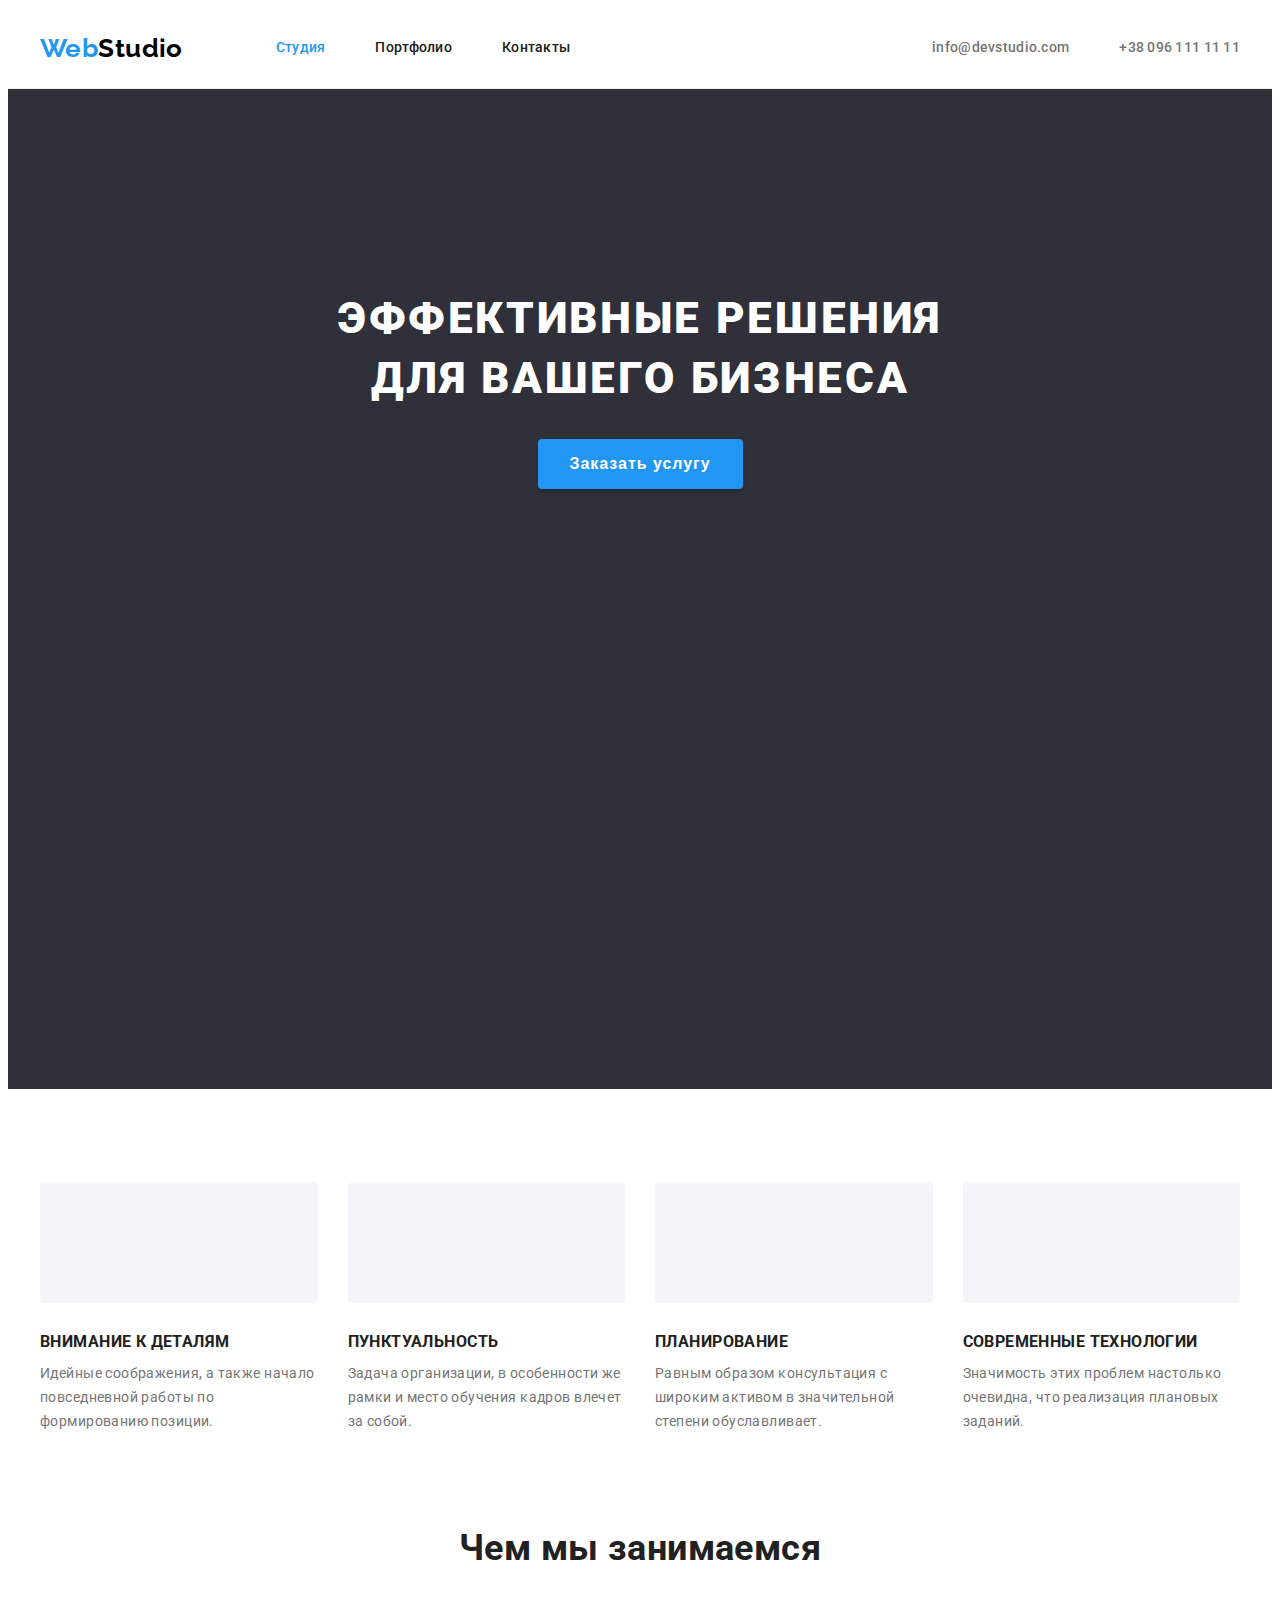
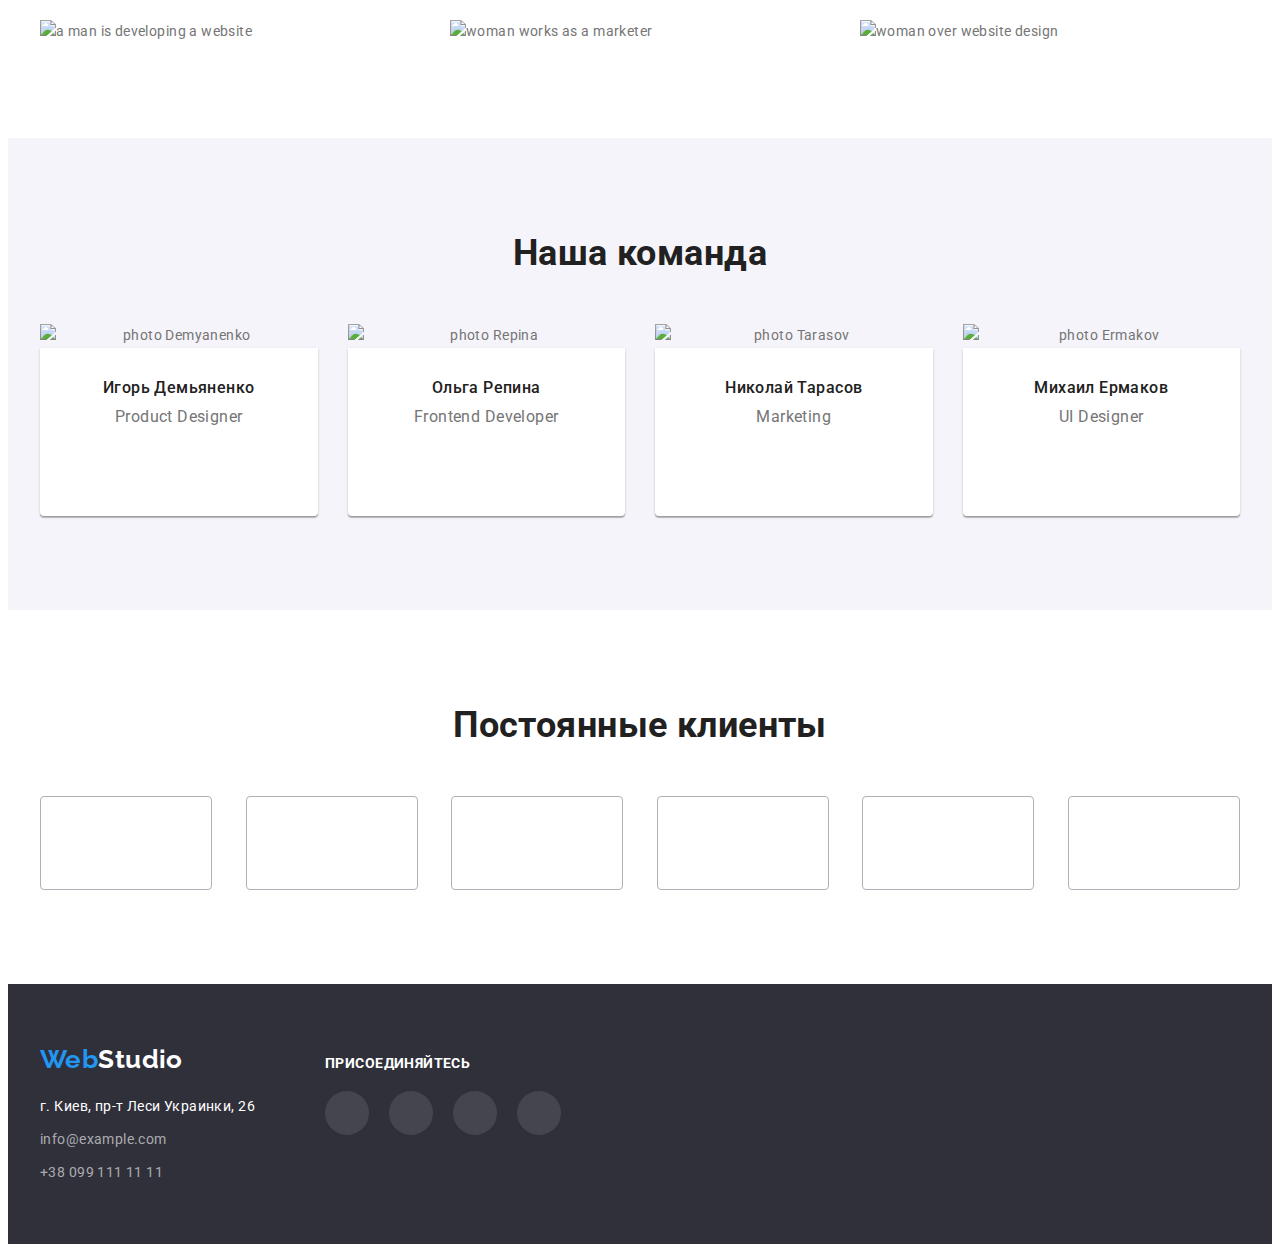
==== index.html @ caf8118e "копируем дз 4" ====
<!DOCTYPE html>
<html lang="ru">
  <head>
    <meta charset="UTF-8" />
    <meta http-equiv="X-UA-Compatible" content="IE=edge" />
    <meta name="viewport" content="width=device-width, initial-scale=1.0" />

    <link rel="preconnect" href="https://fonts.googleapis.com" />
    <link rel="preconnect" href="https://fonts.gstatic.com" crossorigin />
    <link
      href="https://fonts.googleapis.com/css2?family=Raleway:wght@700&family=Roboto:wght@400;500;700;900&display=swap"
      rel="stylesheet"
    />
    <link
      rel="stylesheet"
      href="https://cdnjs.cloudflare.com/ajax/libs/modern-normalize/1.1.0/modern-normalize.min.css"
      integrity="sha512-wpPYUAdjBVSE4KJnH1VR1HeZfpl1ub8YT/NKx4PuQ5NmX2tKuGu6U/JRp5y+Y8XG2tV+wKQpNHVUX03MfMFn9Q=="
      crossorigin="anonymous"
      referrerpolicy="no-referrer"
    />
    <link rel="stylesheet" href="./css/style.css" />
    <title>Document</title>
  </head>
  <body>
    <header class="header">
      <!-- Навигация -->
      <div class="container header-container">
        <nav class="header-nav">
          <a href="./index.html" class="link header-logo">
            <span class="header-logo-design">Web</span>Studio</a
          >
          <!-- <div class="header-nav"> -->

          <ul class="header-site-nav list">
            <li class="item">
              <a
                href="../goit-markup-hw-04/index.html"
                class="link header-current"
              >
                Студия
              </a>
            </li>
            <li class="item">
              <a href="../goit-markup-hw-04/portfolio.html" class="link">
                Портфолио
              </a>
            </li>
            <li class="item"><a href=" " class="link"> Контакты </a></li>
          </ul>
        </nav>
        <!-- Контакты -->
        <ul class="header-site-auth list">
          <li class="item">
            <a href="mailto:info@devstudio.com" class="link">
              <svg class="header-site-auth-icon" width="16" height="12">
                <use href="./img/symbol-defs.svg#icon-envelope-hover"></use>
              </svg>
              info@devstudio.com
            </a>
          </li>
          <li class="list">
            <a href="tel:+380961111111" class="link">
              <svg class="header-site-auth-icon" width="10" height="16">
                <use href="./img/symbol-defs.svg#icon-smartphone"></use>
              </svg>
              +38 096 111 11 11
            </a>
          </li>
        </ul>
      </div>
    </header>
    <main>
      <!-- Герой -->

      <section class="hero-container overlay">
        <div class="hero-container-main container">
          <h1 class="hero-title">Эффективные решения для вашего бизнеса</h1>
          <button type="button" class="hero-primary-button">
            Заказать услугу
          </button>
        </div>
      </section>

      <!-- Преимущества -->

      <section class="section advantage">
        <div class="advantage-main container">
          <h2
            class="section-title advantage-visually-hidden advantage-main-title"
          >
            Преимущества
          </h2>
          <ul class="list">
            <li class="item">
              <h3 class="advantage-title">Внимание к деталям</h3>
              <p>
                Идейные соображения, а также начало повседневной работы по
                формированию позиции.
              </p>
            </li>
            <li class="item">
              <h3 class="advantage-title">Пунктуальность</h3>
              <p>
                Задача организации, в особенности же рамки и место обучения
                кадров влечет за собой.
              </p>
            </li>
            <li class="item">
              <h3 class="advantage-title">Планирование</h3>
              <p>
                Равным образом консультация с широким активом в значительной
                степени обуславливает.
              </p>
            </li>
            <li class="item">
              <h3 class="advantage-title">Современные технологии</h3>
              <p>
                Значимость этих проблем настолько очевидна, что реализация
                плановых заданий.
              </p>
            </li>
          </ul>
        </div>
      </section>

      <!-- Чем мы занимаемся -->

      <section class="section directions">
        <div class="directions-main container">
          <h2 class="section-title">Чем мы занимаемся</h2>
          <ul class="list">
            <li class="item">
              <img
                class="directions-photo"
                src="./img/1.jpg"
                alt="a man is developing a website"
                width="370"
              />
            </li>
            <li class="item">
              <img
                class="directions-photo"
                src="./img/2.jpg"
                alt="woman works as a marketer"
                width="370"
              />
            </li>
            <li class="item">
              <img
                class="directions-photo"
                src="./img/3.jpg"
                alt="woman over website design"
                width="370"
              />
            </li>
          </ul>
        </div>
      </section>

      <!-- Наша команда -->

      <section class="section our-team">
        <div class="our-team-main container">
          <h2 class="section-title">Наша команда</h2>
          <ul class="list">
            <li class="item">
              <div class="our-team-card-thumb">
                <img
                  class="our-team-photo"
                  src="./img/Demyanenko.jpg"
                  alt="photo Demyanenko"
                  width="270"
                />
              </div>
              <div class="our-team-description">
                <h4 class="our-team-employee">Игорь Демьяненко</h4>
                <p lang="en" class="our-team-position">Product Designer</p>
                <ul class="our-team-sosial-list list">
                  <li class="our-team-sosial-item">
                    <a class="our-team-sosial-link" href="">
                      <svg class="our-team-sosial-icon" width="20" height="20">
                        <use href="./img/symbol-defs.svg#icon-instagram"></use>
                      </svg>
                    </a>
                  </li>
                  <li class="our-team-sosial-item">
                    <a class="our-team-sosial-link" href="">
                      <svg class="our-team-sosial-icon" width="20" height="20">
                        <use href="./img/symbol-defs.svg#icon-twitter"></use>
                      </svg>
                    </a>
                  </li>
                  <li class="our-team-sosial-item">
                    <a class="our-team-sosial-link" href="">
                      <svg class="our-team-sosial-icon" width="20" height="20">
                        <use href="./img/symbol-defs.svg#icon-facebook"></use>
                      </svg>
                    </a>
                  </li>
                  <li class="our-team-sosial-item">
                    <a class="our-team-sosial-link" href="">
                      <svg class="our-team-sosial-icon" width="20" height="20">
                        <use href="./img/symbol-defs.svg#icon-linkedin"></use>
                      </svg>
                    </a>
                  </li>
                </ul>
              </div>
            </li>
            <li class="item">
              <div class="our-team-card-thumb">
                <img
                  class="our-team-photo"
                  src="./img/Repina.jpg"
                  alt="photo Repina"
                  width="270"
                />
              </div>
              <div class="our-team-description">
                <h4 class="our-team-employee">Ольга Репина</h4>
                <p lang="en" class="our-team-position">Frontend Developer</p>
                <ul class="our-team-sosial-list list">
                  <li class="our-team-sosial-item">
                    <a class="our-team-sosial-link" href="">
                      <svg class="our-team-sosial-icon" width="20" height="20">
                        <use href="./img/symbol-defs.svg#icon-instagram"></use>
                      </svg>
                    </a>
                  </li>
                  <li class="our-team-sosial-item">
                    <a class="our-team-sosial-link" href="">
                      <svg class="our-team-sosial-icon" width="20" height="20">
                        <use href="./img/symbol-defs.svg#icon-twitter"></use>
                      </svg>
                    </a>
                  </li>
                  <li class="our-team-sosial-item">
                    <a class="our-team-sosial-link" href="">
                      <svg class="our-team-sosial-icon" width="20" height="20">
                        <use href="./img/symbol-defs.svg#icon-facebook"></use>
                      </svg>
                    </a>
                  </li>
                  <li class="our-team-sosial-item">
                    <a class="our-team-sosial-link" href="">
                      <svg class="our-team-sosial-icon" width="20" height="20">
                        <use href="./img/symbol-defs.svg#icon-linkedin"></use>
                      </svg>
                    </a>
                  </li>
                </ul>
              </div>
            </li>
            <li class="item">
              <div class="our-team-card-thumb">
                <img
                  class="our-team-photo"
                  src="./img/Tarasov.jpg"
                  alt="photo Tarasov"
                  width="270"
                />
              </div>
              <div class="our-team-description">
                <h4 class="our-team-employee">Николай Тарасов</h4>
                <p lang="en" class="our-team-position">Marketing</p>
                <ul class="our-team-sosial-list list">
                  <li class="our-team-sosial-item">
                    <a class="our-team-sosial-link" href="">
                      <svg class="our-team-sosial-icon" width="20" height="20">
                        <use href="./img/symbol-defs.svg#icon-instagram"></use>
                      </svg>
                    </a>
                  </li>
                  <li class="our-team-sosial-item">
                    <a class="our-team-sosial-link" href="">
                      <svg class="our-team-sosial-icon" width="20" height="20">
                        <use href="./img/symbol-defs.svg#icon-twitter"></use>
                      </svg>
                    </a>
                  </li>
                  <li class="our-team-sosial-item">
                    <a class="our-team-sosial-link" href="">
                      <svg class="our-team-sosial-icon" width="20" height="20">
                        <use href="./img/symbol-defs.svg#icon-facebook"></use>
                      </svg>
                    </a>
                  </li>
                  <li class="our-team-sosial-item">
                    <a class="our-team-sosial-link" href="">
                      <svg class="our-team-sosial-icon" width="20" height="20">
                        <use href="./img/symbol-defs.svg#icon-linkedin"></use>
                      </svg>
                    </a>
                  </li>
                </ul>
              </div>
            </li>
            <li class="item">
              <div class="our-team-card-thumb">
                <img
                  class="our-team-photo"
                  src="./img/Ermakov.jpg"
                  alt="photo Ermakov"
                  width="270"
                />
              </div>
              <div class="our-team-description">
                <h4 class="our-team-employee">Михаил Ермаков</h4>
                <p lang="en" class="our-team-position">UI Designer</p>
                <ul class="our-team-sosial-list list">
                  <li class="our-team-sosial-item">
                    <a class="our-team-sosial-link" href="">
                      <svg class="our-team-sosial-icon" width="20" height="20">
                        <use href="./img/symbol-defs.svg#icon-instagram"></use>
                      </svg>
                    </a>
                  </li>
                  <li class="our-team-sosial-item">
                    <a class="our-team-sosial-link" href="">
                      <svg class="our-team-sosial-icon" width="20" height="20">
                        <use href="./img/symbol-defs.svg#icon-twitter"></use>
                      </svg>
                    </a>
                  </li>
                  <li class="our-team-sosial-item">
                    <a class="our-team-sosial-link" href="">
                      <svg class="our-team-sosial-icon" width="20" height="20">
                        <use href="./img/symbol-defs.svg#icon-facebook"></use>
                      </svg>
                    </a>
                  </li>
                  <li class="our-team-sosial-item">
                    <a class="our-team-sosial-link" href="">
                      <svg class="our-team-sosial-icon" width="20" height="20">
                        <use href="./img/symbol-defs.svg#icon-linkedin"></use>
                      </svg>
                    </a>
                  </li>
                </ul>
              </div>
            </li>
          </ul>
        </div>
      </section>

      <!-- Наши партнеры -->
      <section class="section our-partners">
        <div class="our-partners-main container">
          <h2 class="section-title">Постоянные клиенты</h2>
          <ul class="list our-partners-list">
            <li class="our-partners-item">
              <a class="our-partners-link-icon" href="">
                <svg class="our-partners-icon">
                  <use
                    href="./img/symbol-defs.svg#icon-logo1"
                    width="106"
                    height="62"
                  ></use>
                </svg>
              </a>
            </li>
            <li class="our-partners-item">
              <a class="our-partners-link-icon" href="">
                <svg class="our-partners-icon">
                  <use
                    href="./img/symbol-defs.svg#icon-logo2"
                    width="106"
                    height="62"
                  ></use>
                </svg>
              </a>
            </li>
            <li class="our-partners-item">
              <a class="our-partners-link-icon" href="">
                <svg class="our-partners-icon">
                  <use
                    href="./img/symbol-defs.svg#icon-logo3"
                    width="106"
                    height="62"
                  ></use>
                </svg>
              </a>
            </li>
            <li class="our-partners-item">
              <a class="our-partners-link-icon" href="">
                <svg class="our-partners-icon">
                  <use
                    href="./img/symbol-defs.svg#icon-logo4"
                    width="106"
                    height="62"
                  ></use>
                </svg>
              </a>
            </li>
            <li class="our-partners-item">
              <a class="our-partners-link-icon" href="">
                <svg class="our-partners-icon">
                  <use
                    href="./img/symbol-defs.svg#icon-logo5"
                    width="106"
                    height="62"
                  ></use>
                </svg>
              </a>
            </li>
            <li class="our-partners-item">
              <a class="our-partners-link-icon" href="">
                <svg class="our-partners-icon">
                  <use
                    href="./img/symbol-defs.svg#icon-logo6"
                    width="106"
                    height="62"
                  ></use>
                </svg>
              </a>
            </li>
          </ul>
        </div>
      </section>
    </main>

    <!-- Футер -->

    <footer class="footer">
      <div class="footer-main container">
        <div class="addres-wrap">
          <a href="./index.html" class="link logo footer-logo">
            <span class="footer-logo-design">Web</span>Studio</a
          >
          <address class="footer-contact">
            <ul class="footer-item">
              <li class="list">
                <a
                  href="https://goo.gl/maps/b69tt9Dz1oQwvLhU7"
                  class="link contact-location"
                >
                  г. Киев, пр-т Леси Украинки, 26
                </a>
              </li>
              <li class="list">
                <a href="mailto:info@devstudio.com" class="link">
                  info@example.com
                </a>
              </li>
              <li class="list">
                <a href="tel:+380961111111" class="link"> +38 099 111 11 11 </a>
              </li>
            </ul>
          </address>
        </div>
        <div class="appeal-wrap">
          <b class="footer-appeal">присоединяйтесь</b>
          <ul class="footer-appeal-list list">
            <li class="footer-appeal-item">
              <a
                class="footer-appeal-link"
                href=""
                aria-label="ссылка на Instagram"
              >
                <svg class="footer-sosial-icon" width="20" height="20">
                  <use href="./img/symbol-defs.svg#icon-instagram"></use>
                </svg>
              </a>
            </li>
            <li class="footer-appeal-item">
              <a
                class="footer-appeal-link"
                href=""
                aria-label="ссылка на Twitter"
              >
                <svg class="footer-sosial-icon" width="20" height="20">
                  <use href="./img/symbol-defs.svg#icon-twitter"></use>
                </svg>
              </a>
            </li>
            <li class="footer-appeal-item">
              <a
                class="footer-appeal-link"
                href=""
                aria-label="ссылка на Facebok"
              >
                <svg class="footer-sosial-icon" width="20" height="20">
                  <use href="./img/symbol-defs.svg#icon-facebook"></use>
                </svg>
              </a>
            </li>
            <li class="footer-appeal-item">
              <a
                class="footer-appeal-link"
                href=""
                aria-label="ссылка на LinkedIn"
              >
                <svg class="footer-sosial-icon" width="20" height="20">
                  <use href="./img/symbol-defs.svg#icon-linkedin"></use>
                </svg>
              </a>
            </li>
          </ul>
        </div>
      </div>
    </footer>
  </body>
</html>
---- css/style.css ----
:root {
  --primary-text-color: #757575;
  --title-text-color: #212121;
  --accent-color: #2196f3;
  --white-color: #ffffff;
  --logo-text-color: #000000;
  --sacondary-white-color: rgba(255, 255, 255, 0.6);
  --primary-background-color: #f5f4fa;
  --sacondary-background-color: #e5e5e5;
  --footer-bacground-color: #2f303a;
  --variable-grid: 30px;
  --icons-color: #afb1b8;
}

body {
  font-family: Roboto, sans-serif;
  color: var(--primary-text-color);
  font-size: 14px;
  line-height: 1.71;
  letter-spacing: 0.03em;
}
/* RESSET */
.list {
  list-style: none;
}
.link {
  text-decoration: none;
}
h1,
h2,
h3,
h4,
ul,
p {
  margin-top: 0px;
  margin-bottom: 0px;
  padding-left: 0px;
}

img {
  display: block;
  width: 100%;
  height: auto;
}
/* HEADER */

.header-logo {
  font-family: Raleway;
  font-weight: 700;
  font-size: 26px;
  line-height: 1.19;
  color: var(--logo-text-color);
  margin-right: 93px;
}
.header-logo-design {
  color: var(--accent-color);
}

/* HIDDEN */

.advantage-visually-hidden {
  position: absolute;
  width: 1px;
  height: 1px;
  margin: -1px;
  padding: 0;
  overflow: hidden;
  border: 0;
  clip: rect(0 0 0 0);
}

/* UTILITY */

.section-title {
  font-weight: 700;
  font-size: 36px;
  line-height: 1.17;
  text-align: center;
  color: var(--title-text-color);
}

.container {
  /* outline: 1px solid tomato; */
  width: 1200px;
  padding: 0px 15px;
  margin-left: auto;
  margin-right: auto;
}

/* NAVIGATION */

.header {
  background-color: var(--white-color);
  border-bottom: 1px solid #ececec;
}

.header-site-nav .link:hover,
.header-site-nav .link:focus,
.header-site-auth .link:hover,
.header-site-auth .link:focus,
.footer-item .link:hover,
.footer-item .link:focus {
  color: var(--accent-color);
}

.header-site-nav,
.header-site-auth,
.header-nav {
  display: flex;
  align-items: center;
}

.header-container {
  display: flex;
  padding-top: 0px;
  padding-bottom: 0pt;
}

.header-site-nav {
  padding-left: 0px;
}

.header-site-auth {
  padding-left: 0px;
  margin-left: auto;
}

.header-site-nav .item:not(:last-child) {
  margin-right: 50px;
}
.header-site-auth .item:not(:last-child) {
  margin-right: var(--variable-grid);
}

.header-site-nav .link {
  display: block;
  padding-top: 32px;
  padding-bottom: 32px;
  font-weight: 500;
  line-height: 1.14;
  letter-spacing: 0.02em;
  color: var(--title-text-color);
}

.header-site-auth .link {
  padding-top: 32px;
  padding-bottom: 32px;
  font-weight: 500;
  line-height: 1.14;
  letter-spacing: 0.02em;
  color: var(--primary-text-color);
}

.header-site-nav .link.header-current {
  color: var(--accent-color);
}
.header-site-auth-icon {
  fill: currentColor;
  margin-right: 10px;
}
.header-site-auth .link {
  display: flex;
  align-items: center;
}

/* HERO */

.hero-container-main {
  display: block;
  margin: 0 auto;
  text-align: center;
  padding-top: 0px;
  padding-bottom: 0px;
}

.hero-container {
  background-color: var(--footer-bacground-color);
  padding-top: 200px;
  padding-bottom: 200px;
}

.hero-title {
  display: block;
  width: 696px;
  font-weight: 900;
  font-size: 44px;
  line-height: 1.36;
  letter-spacing: 0.06em;
  text-transform: uppercase;
  color: var(--white-color);
  margin: 0 auto;
  padding-bottom: var(--variable-grid);
}

.hero-primary-button {
  display: inline-block;
  font-weight: 700;
  font-size: 16px;
  line-height: 1.88;
  letter-spacing: 0.06em;
  color: var(--white-color);
  padding: 10px 32px;
  border-radius: 4px;
  box-shadow: 0px 4px 4px rgba(0, 0, 0, 0.15);
  min-width: 200px;
  border: 0px solid transparent;
}

.hero-primary-button:hover {
  background-color: #188ce8;
}
.overlay {
  max-width: 1600px;
  height: 600px;
  margin-left: auto;
  margin-right: auto;
  background-image: linear-gradient(
      rgba(47, 48, 58, 0.4),
      rgba(47, 48, 58, 0.4)
    ),
    url(../img/hero-img.jpg);

  background-position: center;
  background-size: cover;
  background-repeat: no-repeat;
}

/* ADVANTAGE */

.advantage {
  padding-bottom: 0px;
  background-color: var(--white-color);
  padding-top: 94px;
  padding-bottom: 94px;
}

.advantage-main.container {
  padding-top: 0px;
  padding-bottom: 0px;
}

.advantage-main .item::before {
  display: block;
  height: 120px;
  content: "";
  background-color: var(--primary-background-color);
  background-repeat: no-repeat;
  background-position: center;
  border-radius: 4px;
  margin-bottom: 30px;
}

.advantage-main .item:nth-child(1):before {
  background-image: url(../img/antenna\.svg);
}
.advantage-main .item:nth-child(2):before {
  background-image: url(../img/clock\ .svg);
}
.advantage-main .item:nth-child(3):before {
  background-image: url(../img/diagram.svg);
}
.advantage-main .item:nth-child(4):before {
  background-image: url(../img/astronaut\ .svg);
}

.advantage-title {
  font-weight: 700;
  line-height: 1.14;
  text-transform: uppercase;
  color: var(--title-text-color);
  margin-bottom: 10px;
}

.advantage .list {
  display: flex;
  align-items: center;
}

.advantage .list .item {
  flex-basis: calc((100% - 90px) / 4);
}

.advantage .list .item:not(:nth-child(4n)) {
  margin-right: var(--variable-grid);
}

/* DIRECTIONS */

.directions {
  background-color: var(--white-color);
  padding-bottom: 94px;
}
.directions-main.container {
  padding-bottom: 0px;
}
.directions-main {
  padding-top: 0px;
}
.directions .list {
  display: flex;
  align-items: center;
}

.directions .list .item {
  flex-basis: calc((100% - 60px) / 3);
}

.directions .list .item:not(:nth-child(3n)) {
  margin-right: var(--variable-grid);
}

.section-title {
  margin-bottom: 50px;
}

/* OUR TEAM */

.our-team-main.container {
  padding-top: 0px;
  padding-bottom: 0px;
}
.our-team {
  background-color: var(--primary-background-color);
  padding-top: 94px;
  padding-bottom: 94px;
}

.our-team .list {
  display: flex;
  text-align: center;
}

.our-team .list .item {
  flex-basis: calc((100% - 90px) / 4);
}

.our-team .list .item:not(:nth-child(4n)) {
  margin-right: var(--variable-grid);
}
.our-team-sosial-list {
  justify-content: center;
}
.our-team-sosial-link {
  display: flex;
  justify-content: center;
  align-items: center;
  width: 44px;
  height: 44px;
  background-color: var(--white-color);
  border-radius: 50%;
}
.our-team-position {
  margin-bottom: 16px;
}
.our-team-sosial-item + .our-team-sosial-item {
  margin-left: 10px;
}
.our-team-sosial-icon {
  fill: var(--icons-color);
}

.our-team-sosial-link:hover,
.our-team-sosial-link:focus {
  background-color: var(--accent-color);
}

.our-team-sosial-link:hover .our-team-sosial-icon,
.our-team-sosial-link:focus .our-team-sosial-icon {
  fill: var(--white-color);
}

.our-team .our-team-employee {
  font-weight: 500;
  font-size: 16px;
  line-height: 1.19;
  color: var(--title-text-color);
}

.our-team .our-team-position {
  font-size: 16px;
  line-height: 1.19;
}

.our-team-description {
  padding-top: 30px;
  padding-bottom: 30px;
  background-color: var(--white-color);
  box-shadow: 0px 1px 3px rgba(0, 0, 0, 0.12), 0px 1px 1px rgba(0, 0, 0, 0.14),
    0px 2px 1px rgba(0, 0, 0, 0.2);
  border-radius: 0px 0px 4px 4px;
}

.our-team-employee {
  margin-bottom: 10px;
}

/* OUR PARTNERS */

.our-partners.section {
  padding-top: 94px;
  padding-bottom: 94px;
}

.our-partners-list {
  display: flex;
  margin: 0;
  padding: 0;
  justify-content: space-between;
}
.our-partners-item {
  display: flex;
}
.our-partners-link-icon {
  display: inline-flex;
  color: #afb1b8;
  width: 170px;
  height: 92px;
  fill: var(--icons-color);
  border: 1px solid rgba(175, 177, 184, 1);
  border-radius: 4px;
  justify-content: center;
  align-items: center;
  padding: 0px;
}

.our-partners-icon {
  width: 106px;
  height: 60px;
}
.our-partners-link-icon:hover .our-partners-icon,
.our-partners-link-icon:focus .our-partners-icon {
  fill: var(--accent-color);
}

.our-partners-link-icon:hover,
.our-partners-link-icon:focus {
  border: 1px solid var(--accent-color);
}

/* FOOTER */

.footer {
  background-color: var(--footer-bacground-color);
  padding-top: 60px;
  padding-bottom: 60px;
}
.footer-main.container {
  padding-top: 0px;
  padding-bottom: 0px;
  display: flex;
  align-items: baseline;
}

.footer-logo {
  font-family: Raleway;
  font-weight: 700;
  font-size: 26px;
  line-height: 1.19;
  color: var(--white-color);
  display: inline-block;
  margin-bottom: 20px;
}

.footer-logo-design {
  color: var(--accent-color);
}

.footer-contact {
  font-style: normal;
}

.footer-item .link {
  color: var(--sacondary-white-color);
}

.footer-contact .contact-location {
  color: var(--white-color);
}

.footer-item .list:not(:last-child) {
  margin-bottom: 9px;
}
.footer-sosial-icon {
  fill: var(--white-color);
}
.footer-appeal {
  font-weight: 700;
  font-size: 14px;
  line-height: 16px;
  letter-spacing: 1.14;
  text-transform: uppercase;
  color: var(--white-color);
  display: block;
  margin-bottom: 20px;
}
.footer-appeal-list {
  display: flex;
}

.addres-wrap {
  margin-right: 70px;
}

.footer-appeal-link {
  display: flex;
  justify-content: center;
  align-items: center;
  width: 44px;
  height: 44px;
  background-color: rgba(255, 255, 255, 0.1);
  border-radius: 50%;
}
.footer-appeal-item:not(:last-child) {
  margin-right: 20px;
}

.footer-appeal-link:hover,
.footer-appeal-link:focus {
  background-color: var(--accent-color);
}

/* BUTTONS */

.sacondary-button:hover {
  color: var(--white-color);
  background-color: var(--accent-color);
}

.hero-primary-button {
  color: var(--white-color);
  background-color: var(--accent-color);
  cursor: pointer;
}

.sacondary-button {
  color: var(--title-text-color);
  background-color: var(--primary-background-color);
  font-weight: 500;
  font-size: 16px;
  line-height: 1.63;
  cursor: pointer;
  border-radius: 4px;
  border: 1px solid transparent;
  padding: 6px 22px 6px 22px;
}

/* PORTFOLIO */

/* GALLERY */

/* HIDDEN */
.gallery-visually-hidden {
  position: absolute;
  width: 1px;
  height: 1px;
  margin: -1px;
  padding: 0;
  overflow: hidden;
  border: 0;
  clip: rect(0 0 0 0);
}

.section.list {
  padding-top: 94px;
  padding-bottom: 94px;
}

.gallery-main.container {
  padding-top: 0px;
  padding-bottom: 0px;
}

.item .title-works {
  margin-top: 0px;
  margin-bottom: 4px;
  padding-top: 0px;
  padding-bottom: 0px;
  font-weight: 700;
  font-size: 18px;
  line-height: 2;
  letter-spacing: 0.06em;
  color: var(--title-text-color);
}

.item .kind-works {
  margin-top: 0px;
  padding-top: 0px;
  padding-bottom: 0px;
  /* background-color: royalblue; */
  font-size: 16px;
  line-height: 1.88;
  color: var(--primary-text-color);
}
.gallery.list .link {
  display: block;
}

/* gallery-card-description */

.gallery-button {
  display: flex;
  justify-content: center;
  margin-bottom: 34px;
}

.gallery-button .item:not(:last-child) {
  margin-right: 8px;
}

.gallery.list {
  display: flex;
  flex-wrap: wrap;
  margin-top: calc(-1 * var(--variable-grid));
  margin-left: calc(-1 * var(--variable-grid));
}

.gallery.list .item {
  flex-basis: calc(100% / 3 - var(--variable-grid));
  margin-top: var(--variable-grid);
  margin-left: var(--variable-grid);
}

.gallery-card-description {
  padding: 20px 24px 20px 24px;
  border-right: 1px solid #eeeeee;
  border-bottom: 1px solid #eeeeee;
  border-left: 1px solid #eeeeee;
}

.sacondary-button:hover,
.sacondary-button:focus {
  box-shadow: 0px 3px 1px rgba(0, 0, 0, 0.1), 0px 1px 2px rgba(0, 0, 0, 0.08),
    0px 2px 2px rgba(0, 0, 0, 0.12);
}
.gallery-link:hover {
  box-shadow: 0px 1px 1px rgba(0, 0, 0, 0.12), 0px 4px 4px rgba(0, 0, 0, 0.06),
    1px 4px 6px rgba(0, 0, 0, 0.16);
}
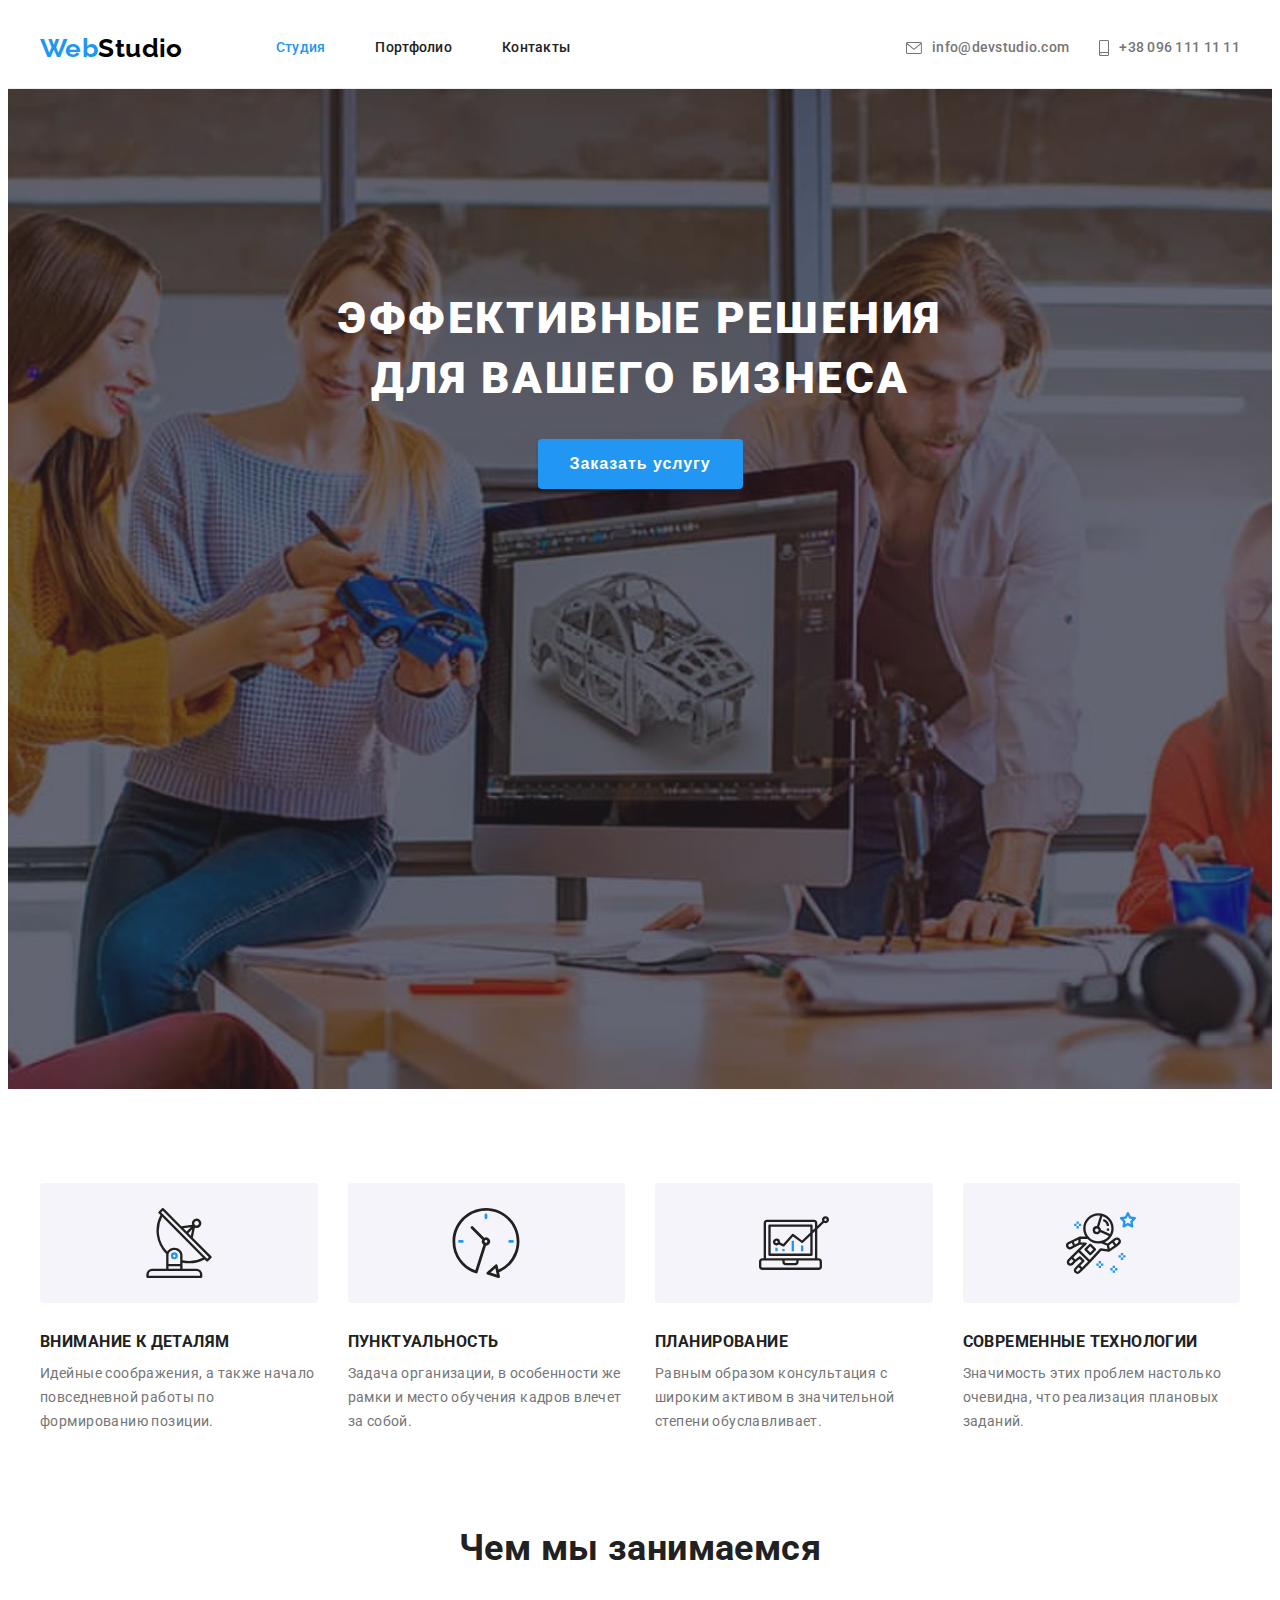
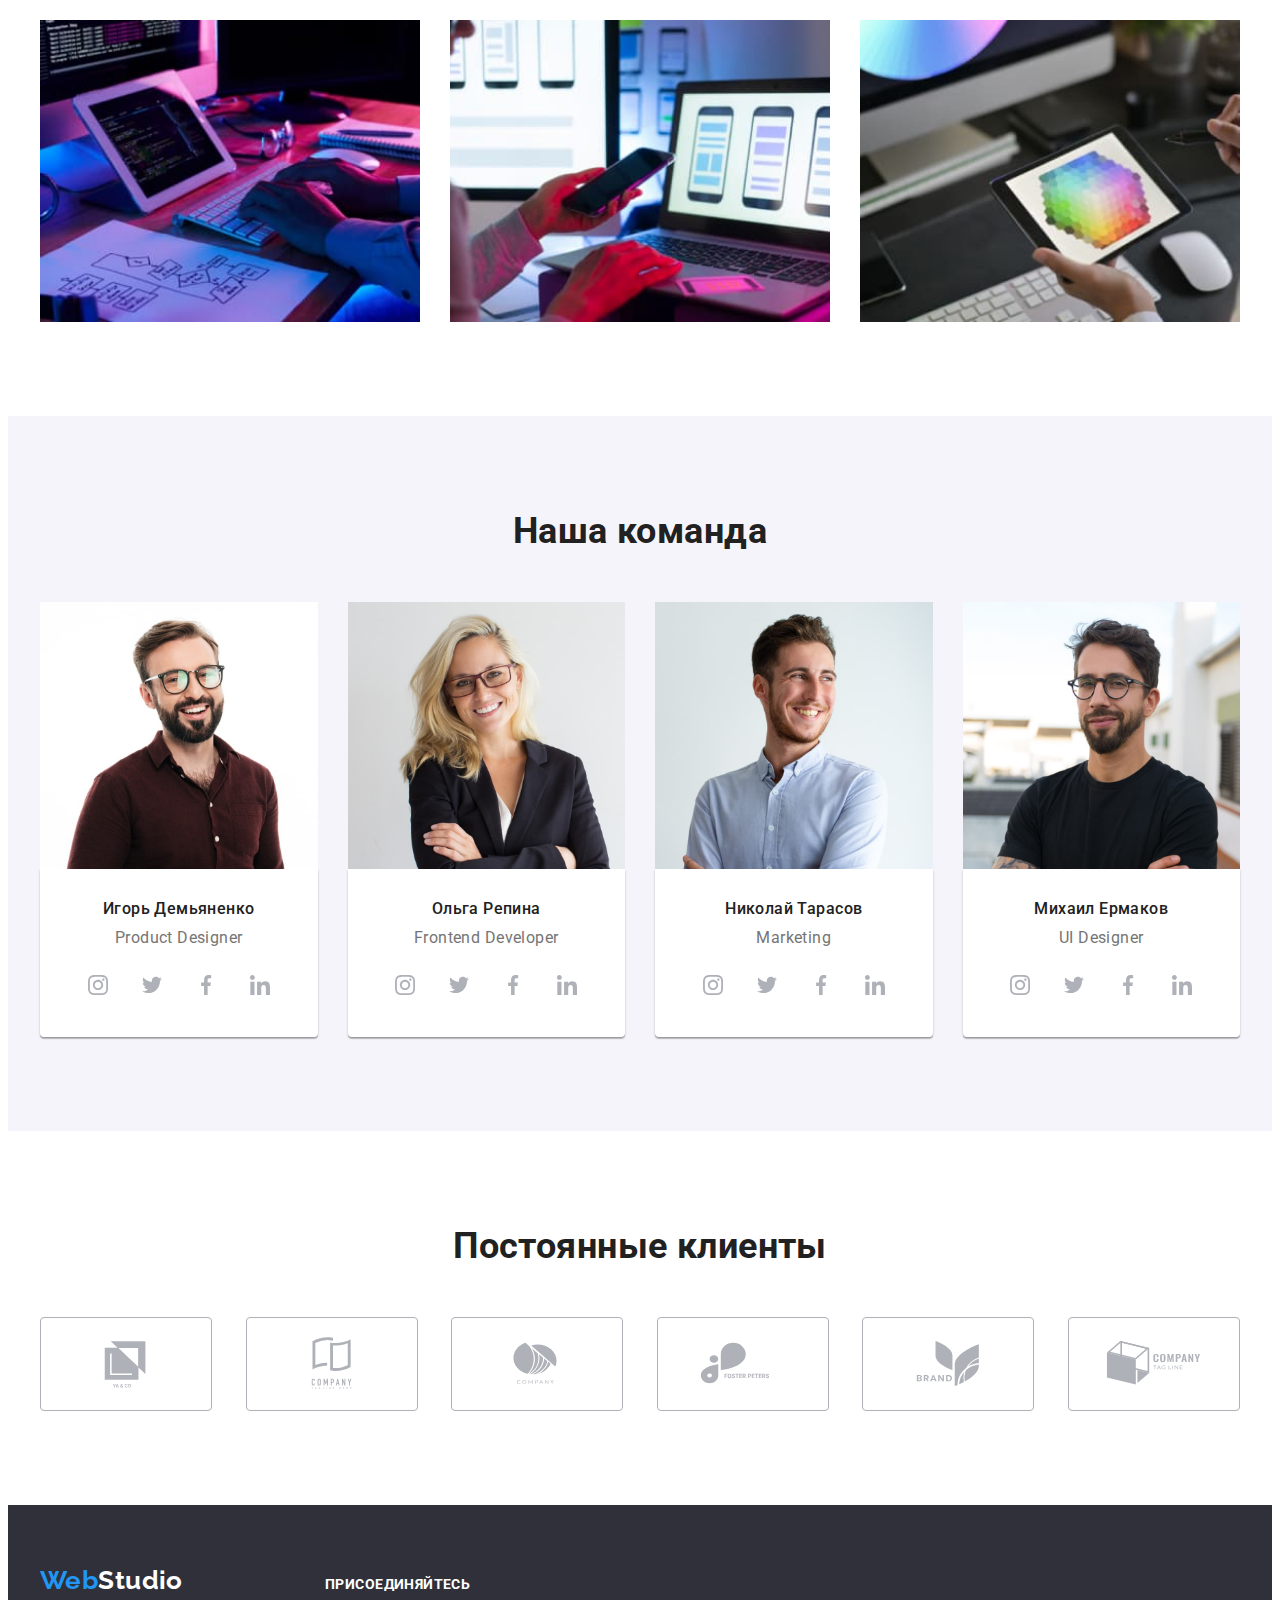
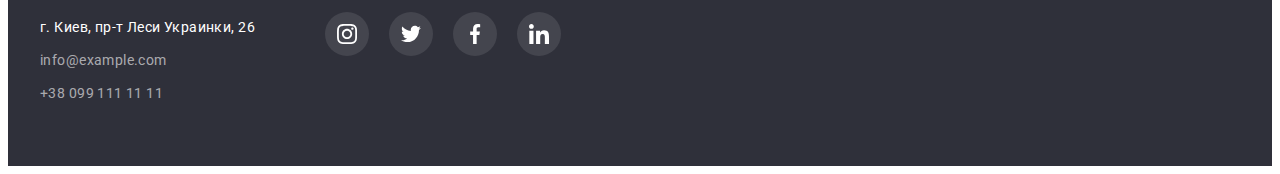
==== commit d6f37e9a: "изменяет размер svg" ====
--- a/index.html
+++ b/index.html
@@ -34,14 +34,14 @@
           <ul class="header-site-nav list">
             <li class="item">
               <a
-                href="../goit-markup-hw-04/index.html"
+                href="../goit-markup-hw-05/index.html"
                 class="link header-current"
               >
                 Студия
               </a>
             </li>
             <li class="item">
-              <a href="../goit-markup-hw-04/portfolio.html" class="link">
+              <a href="../goit-markup-hw-05/portfolio.html" class="link">
                 Портфолио
               </a>
             </li>
@@ -350,66 +350,66 @@
           <ul class="list our-partners-list">
             <li class="our-partners-item">
               <a class="our-partners-link-icon" href="">
-                <svg class="our-partners-icon">
+                <svg class="our-partners-icon" width="106"
+                    height="62">
                   <use
                     href="./img/symbol-defs.svg#icon-logo1"
-                    width="106"
-                    height="62"
+                    
                   ></use>
                 </svg>
               </a>
             </li>
             <li class="our-partners-item">
               <a class="our-partners-link-icon" href="">
-                <svg class="our-partners-icon">
+                <svg class="our-partners-icon" width="106"
+                    height="62">
                   <use
                     href="./img/symbol-defs.svg#icon-logo2"
-                    width="106"
-                    height="62"
+                    
                   ></use>
                 </svg>
               </a>
             </li>
             <li class="our-partners-item">
               <a class="our-partners-link-icon" href="">
-                <svg class="our-partners-icon">
+                <svg class="our-partners-icon" width="106"
+                    height="62">
                   <use
                     href="./img/symbol-defs.svg#icon-logo3"
-                    width="106"
-                    height="62"
+                    
                   ></use>
                 </svg>
               </a>
             </li>
             <li class="our-partners-item">
               <a class="our-partners-link-icon" href="">
-                <svg class="our-partners-icon">
+                <svg class="our-partners-icon" width="106"
+                    height="62">
                   <use
                     href="./img/symbol-defs.svg#icon-logo4"
-                    width="106"
-                    height="62"
+                    
                   ></use>
                 </svg>
               </a>
             </li>
             <li class="our-partners-item">
               <a class="our-partners-link-icon" href="">
-                <svg class="our-partners-icon">
+                <svg class="our-partners-icon" width="106"
+                    height="62">
                   <use
                     href="./img/symbol-defs.svg#icon-logo5"
-                    width="106"
-                    height="62"
+                    
                   ></use>
                 </svg>
               </a>
             </li>
             <li class="our-partners-item">
               <a class="our-partners-link-icon" href="">
-                <svg class="our-partners-icon">
+                <svg class="our-partners-icon" width="106"
+                    height="62">
                   <use
                     href="./img/symbol-defs.svg#icon-logo6"
-                    width="106"
-                    height="62"
+                    
                   ></use>
                 </svg>
               </a>
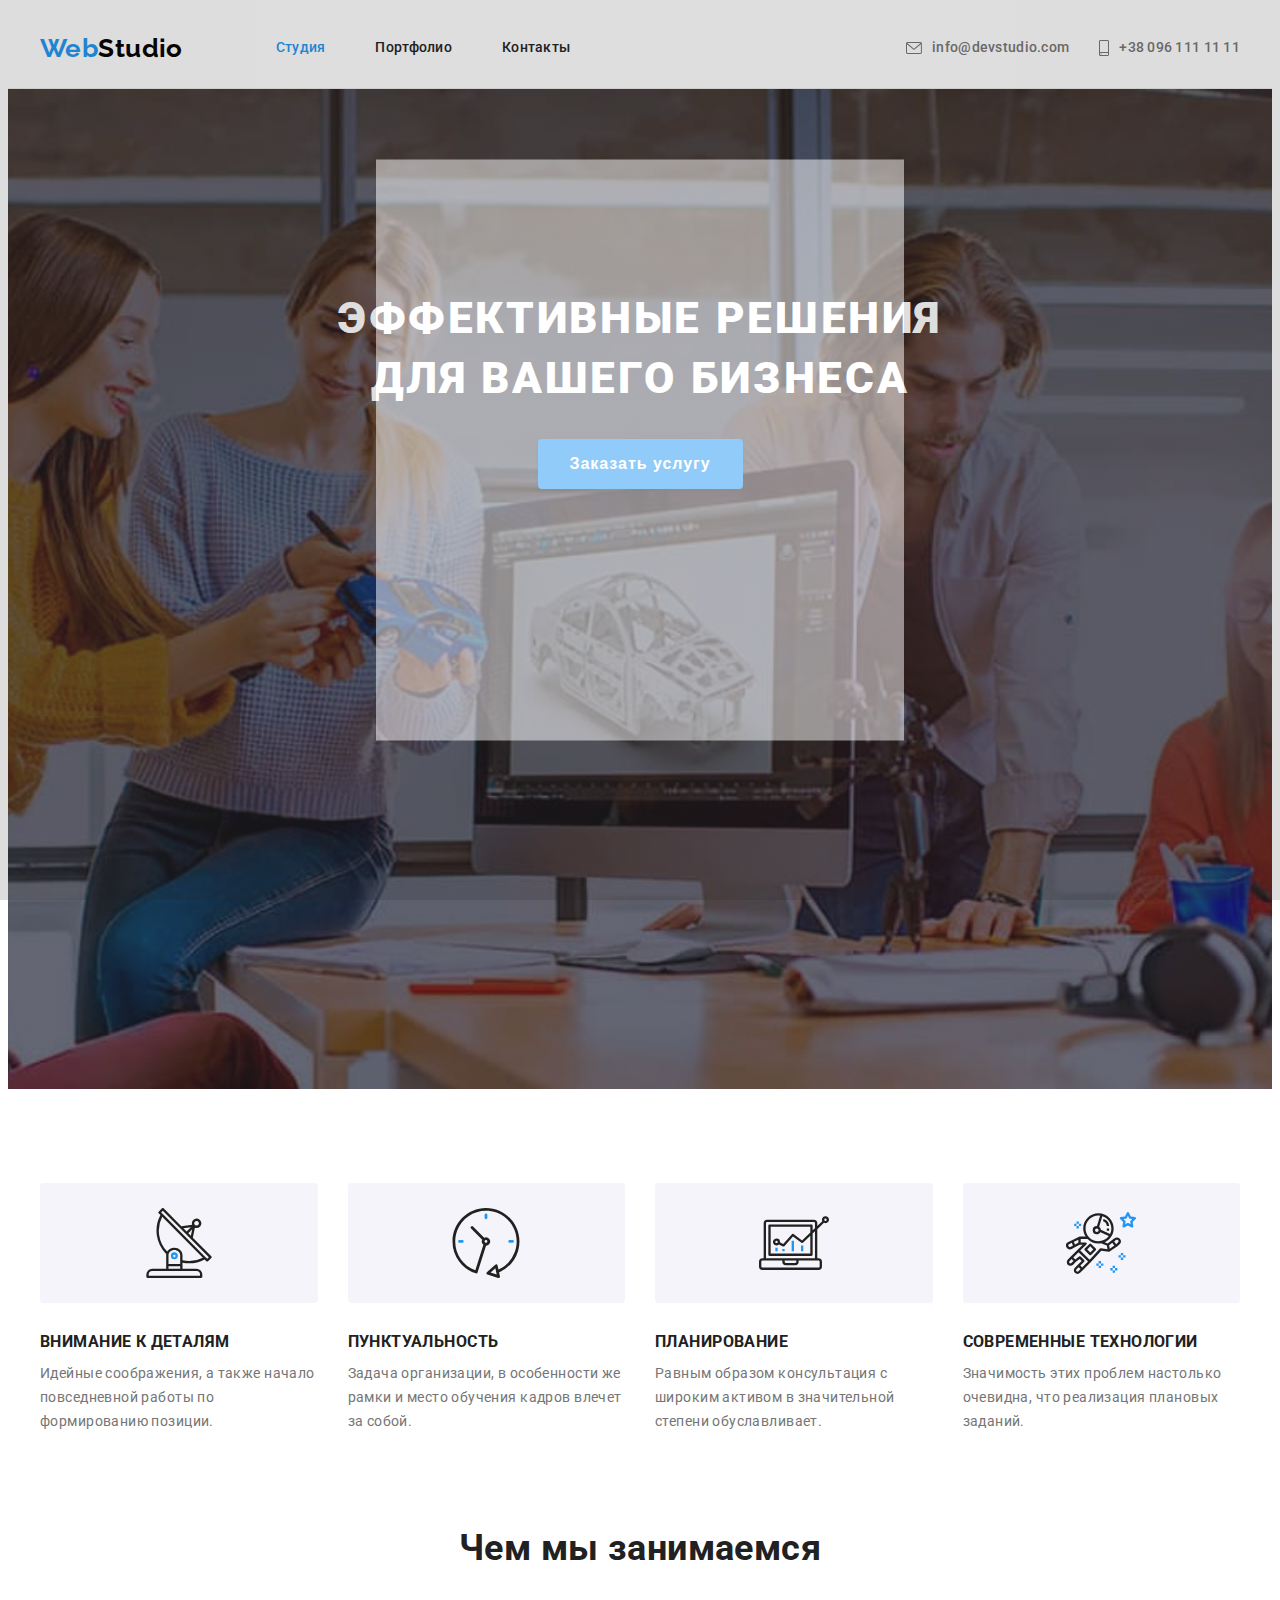
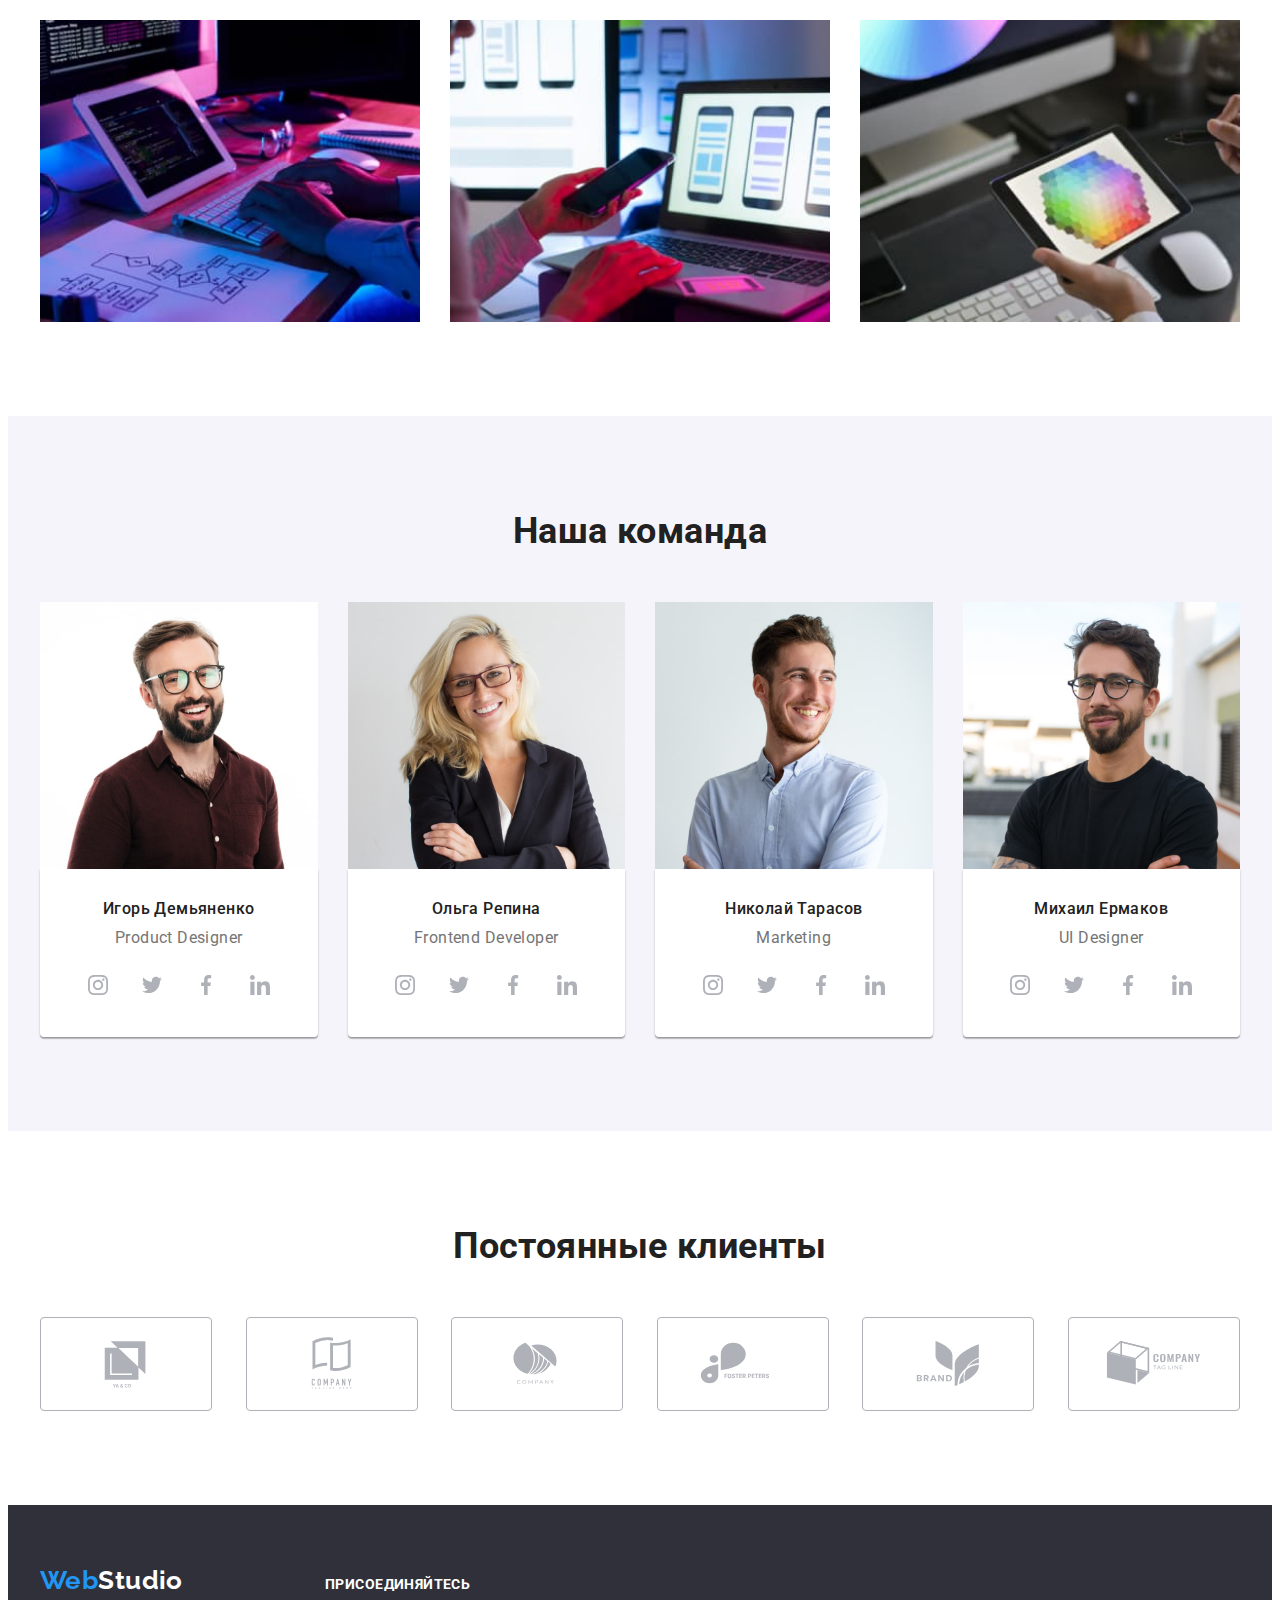
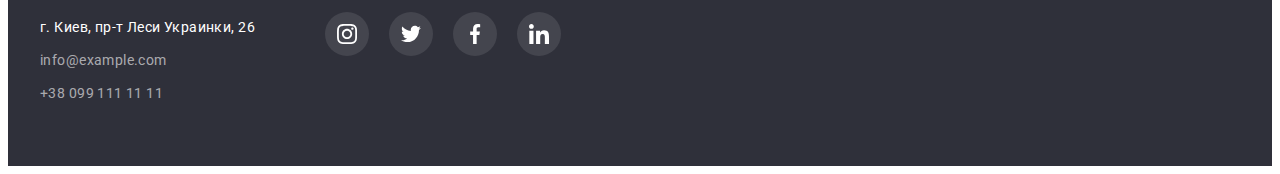
==== commit a465bd65: "делает оверлей и бекдроп" ====
--- a/index.html
+++ b/index.html
@@ -22,6 +22,7 @@
     <title>Document</title>
   </head>
   <body>
+    <div class="backdrop-thumb">
     <header class="header">
       <!-- Навигация -->
       <div class="container header-container">
@@ -79,7 +80,10 @@
             Заказать услугу
           </button>
         </div>
+        
       </section>
+
+      
 
       <!-- Преимущества -->
 
@@ -122,6 +126,7 @@
           </ul>
         </div>
       </section>
+      </div>
 
       <!-- Чем мы занимаемся -->
 
@@ -136,6 +141,9 @@
                 alt="a man is developing a website"
                 width="370"
               />
+              <div class="directions-description">
+                <p>Десктопные приложения</p>
+              </div>
             </li>
             <li class="item">
               <img
@@ -144,6 +152,9 @@
                 alt="woman works as a marketer"
                 width="370"
               />
+              <div class="directions-description">
+                <p>Мобильные приложения</p>
+              </div>
             </li>
             <li class="item">
               <img
@@ -152,6 +163,9 @@
                 alt="woman over website design"
                 width="370"
               />
+              <div class="directions-description">
+                <p>Дизайнерские решения</p>
+              </div>
             </li>
           </ul>
         </div>
@@ -350,67 +364,43 @@
           <ul class="list our-partners-list">
             <li class="our-partners-item">
               <a class="our-partners-link-icon" href="">
-                <svg class="our-partners-icon" width="106"
-                    height="62">
-                  <use
-                    href="./img/symbol-defs.svg#icon-logo1"
-                    
-                  ></use>
-                </svg>
-              </a>
-            </li>
-            <li class="our-partners-item">
-              <a class="our-partners-link-icon" href="">
-                <svg class="our-partners-icon" width="106"
-                    height="62">
-                  <use
-                    href="./img/symbol-defs.svg#icon-logo2"
-                    
-                  ></use>
-                </svg>
-              </a>
-            </li>
-            <li class="our-partners-item">
-              <a class="our-partners-link-icon" href="">
-                <svg class="our-partners-icon" width="106"
-                    height="62">
-                  <use
-                    href="./img/symbol-defs.svg#icon-logo3"
-                    
-                  ></use>
-                </svg>
-              </a>
-            </li>
-            <li class="our-partners-item">
-              <a class="our-partners-link-icon" href="">
-                <svg class="our-partners-icon" width="106"
-                    height="62">
-                  <use
-                    href="./img/symbol-defs.svg#icon-logo4"
-                    
-                  ></use>
-                </svg>
-              </a>
-            </li>
-            <li class="our-partners-item">
-              <a class="our-partners-link-icon" href="">
-                <svg class="our-partners-icon" width="106"
-                    height="62">
-                  <use
-                    href="./img/symbol-defs.svg#icon-logo5"
-                    
-                  ></use>
-                </svg>
-              </a>
-            </li>
-            <li class="our-partners-item">
-              <a class="our-partners-link-icon" href="">
-                <svg class="our-partners-icon" width="106"
-                    height="62">
-                  <use
-                    href="./img/symbol-defs.svg#icon-logo6"
-                    
-                  ></use>
+                <svg class="our-partners-icon" width="106" height="62">
+                  <use href="./img/symbol-defs.svg#icon-logo1"></use>
+                </svg>
+              </a>
+            </li>
+            <li class="our-partners-item">
+              <a class="our-partners-link-icon" href="">
+                <svg class="our-partners-icon" width="106" height="62">
+                  <use href="./img/symbol-defs.svg#icon-logo2"></use>
+                </svg>
+              </a>
+            </li>
+            <li class="our-partners-item">
+              <a class="our-partners-link-icon" href="">
+                <svg class="our-partners-icon" width="106" height="62">
+                  <use href="./img/symbol-defs.svg#icon-logo3"></use>
+                </svg>
+              </a>
+            </li>
+            <li class="our-partners-item">
+              <a class="our-partners-link-icon" href="">
+                <svg class="our-partners-icon" width="106" height="62">
+                  <use href="./img/symbol-defs.svg#icon-logo4"></use>
+                </svg>
+              </a>
+            </li>
+            <li class="our-partners-item">
+              <a class="our-partners-link-icon" href="">
+                <svg class="our-partners-icon" width="106" height="62">
+                  <use href="./img/symbol-defs.svg#icon-logo5"></use>
+                </svg>
+              </a>
+            </li>
+            <li class="our-partners-item">
+              <a class="our-partners-link-icon" href="">
+                <svg class="our-partners-icon" width="106" height="62">
+                  <use href="./img/symbol-defs.svg#icon-logo6"></use>
                 </svg>
               </a>
             </li>
@@ -499,5 +489,8 @@
         </div>
       </div>
     </footer>
+    <div class="backdrop is-hidden">
+          <div class="modal"></div>
+        </div>
   </body>
 </html>
--- a/css/style.css
+++ b/css/style.css
@@ -312,7 +312,33 @@
 .section-title {
   margin-bottom: 50px;
 }
-
+.directions-description {
+  position: absolute;
+  width: 370px;
+  height: 70px;
+  background: rgba(47, 48, 58, 0.8);
+  text-transform: uppercase;
+  bottom: 0px;
+  left: 0px;
+  font-weight: 700;
+  font-size: 14px;
+  line-height: 1.14;
+  text-align: center;
+  letter-spacing: 0.03em;
+  color: hsla(0, 0%, 100%, 1);
+  padding: 27px 82px 27px 82 px;
+  display: flex;
+  justify-content: center;
+  align-items: center;
+  opacity: 0;
+  transition: 250ms opacity linear;
+}
+.directions-main .item {
+  position: relative;
+}
+.directions-main .item:hover .directions-description {
+  opacity: 1;
+}
 /* OUR TEAM */
 
 .our-team-main.container {
@@ -636,3 +662,57 @@
   box-shadow: 0px 1px 1px rgba(0, 0, 0, 0.12), 0px 4px 4px rgba(0, 0, 0, 0.06),
     1px 4px 6px rgba(0, 0, 0, 0.16);
 }
+.gallery-card-thumb {
+  position: relative;
+}
+.gallery-overlay {
+  display: inline-block;
+  content: "";
+  position: absolute;
+  width: 100%;
+  height: 100%;
+  background: rgba(33, 150, 243, 0.9);
+  top: 0px;
+  left: 0px;
+  opacity: 0;
+  padding: 63px 24px 63px 24px;
+}
+
+.gallery-link:hover .gallery-overlay {
+  opacity: 1;
+}
+.gallery-overlay-text {
+  color: rgba(255, 255, 255, 1);
+  font-size: 18px;
+
+  line-height: 1.33;
+  letter-spacing: 0.03em;
+  text-align: left;
+  vertical-align: top;
+}
+
+/* MODAL WINDOW */
+/* .backdrop-thumb {
+  position: relative;
+} */
+.backdrop {
+  position: fixed;
+  width: 100vw;
+  height: 100vh;
+  top: 0px;
+  left: 0px;
+  background-color: rgba(36, 33, 33, 0.3);
+}
+.backdrop.is-hidden {
+  opacity: 0.5;
+  pointer-events: none;
+}
+.modal {
+  position: absolute;
+  top: 50%;
+  left: 50%;
+  transform: translate(-50%, -50%);
+  width: 528px;
+  height: 581px;
+  background-color: var(--white-color);
+}
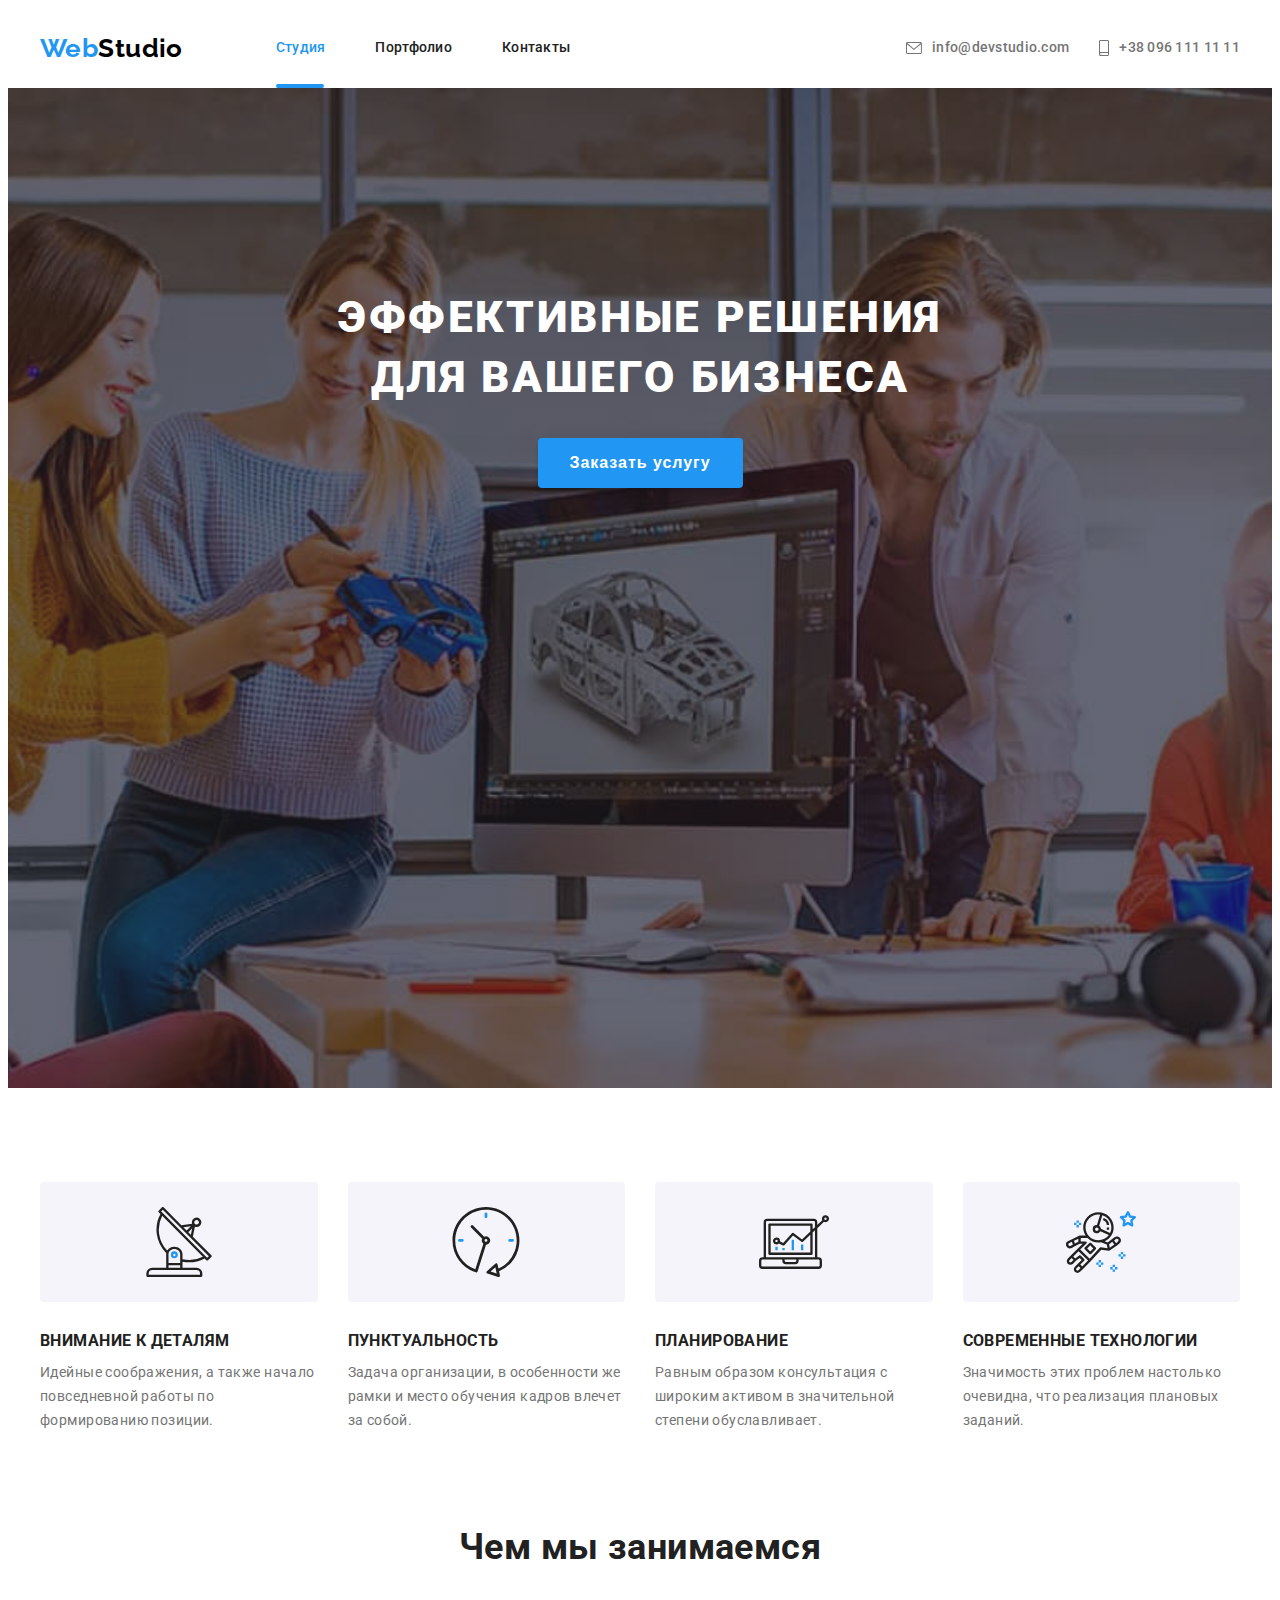
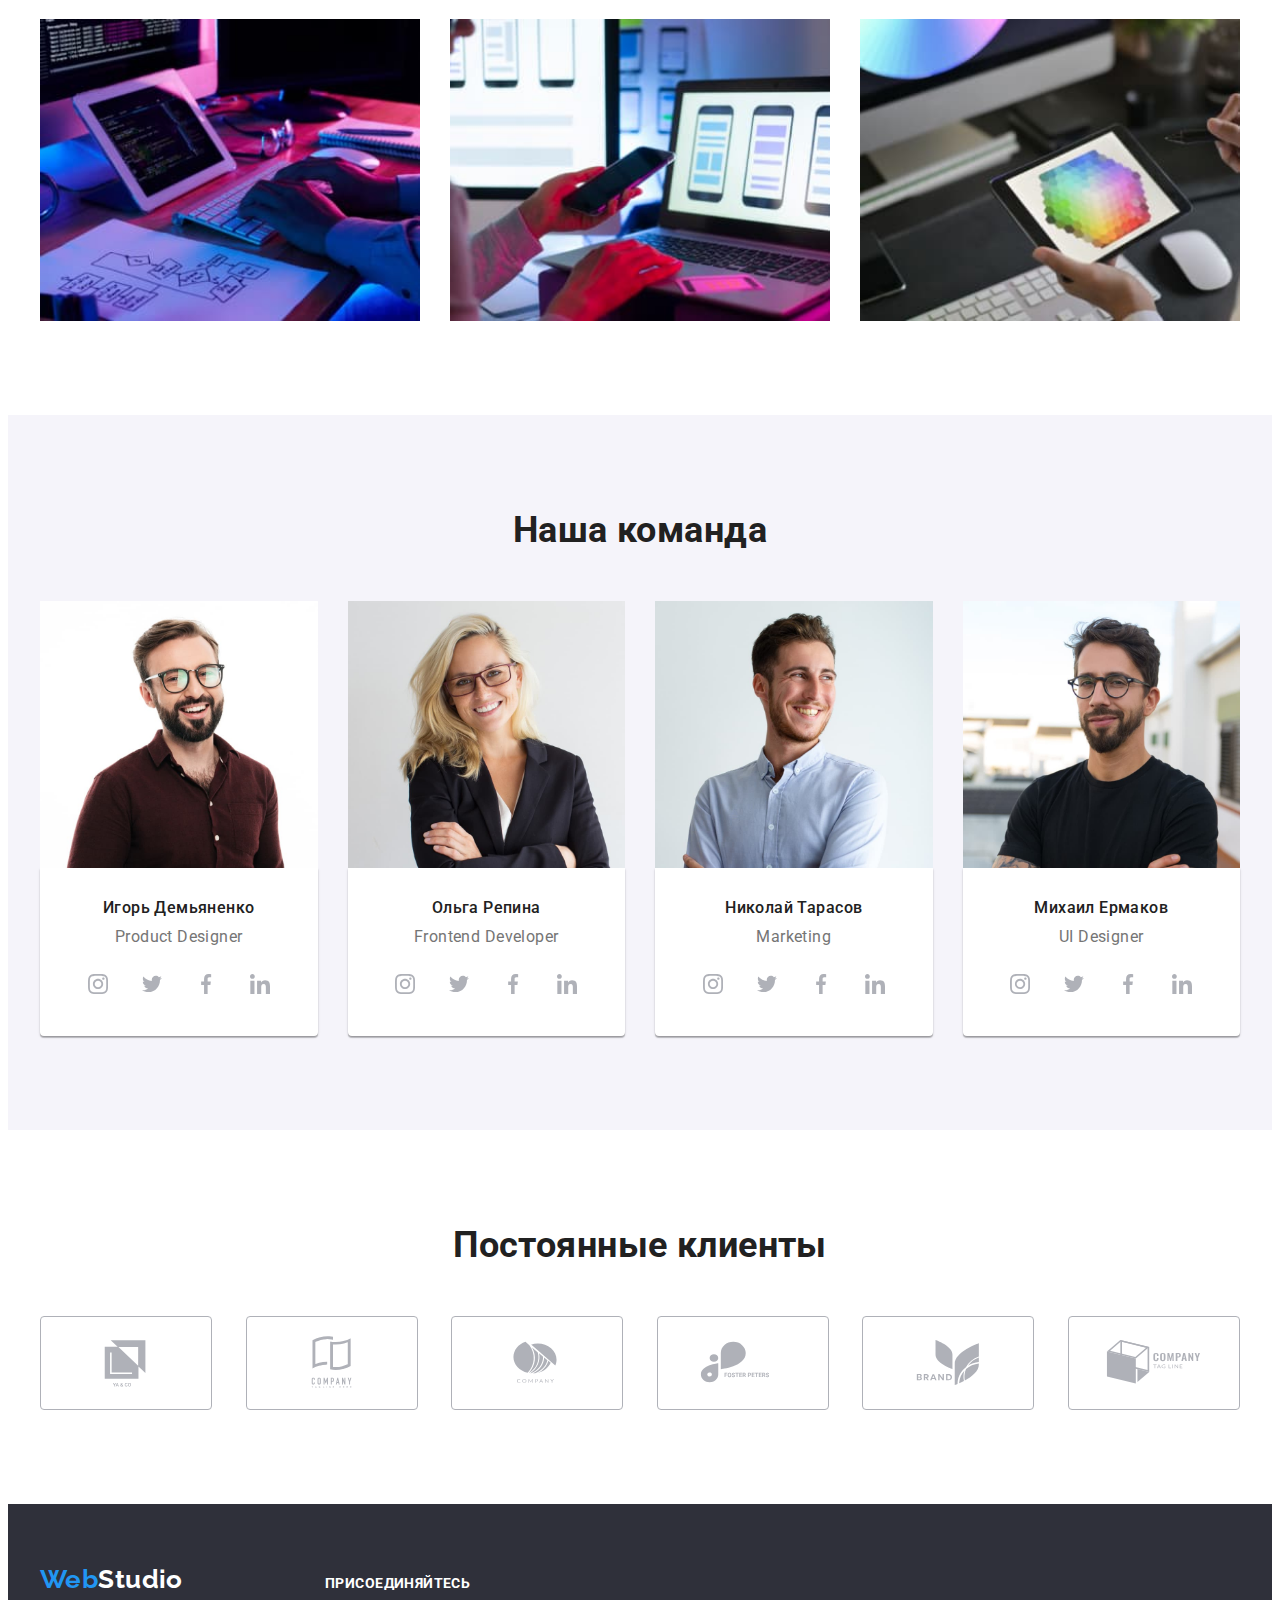
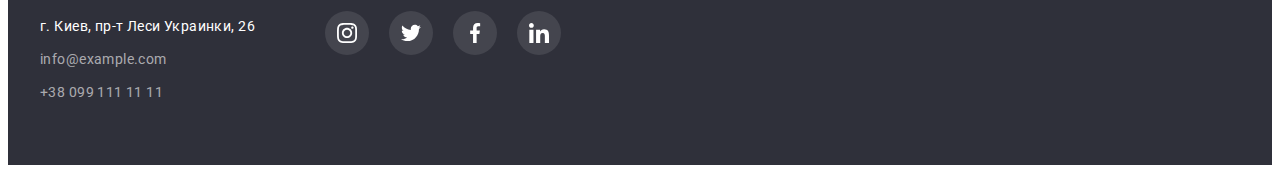
==== commit 3053fdc0: "добавляет разметку модального окна и анимацию" ====
--- a/index.html
+++ b/index.html
@@ -23,7 +23,7 @@
   </head>
   <body>
     <div class="backdrop-thumb">
-    <header class="header">
+    <header class="header studio">
       <!-- Навигация -->
       <div class="container header-container">
         <nav class="header-nav">
@@ -32,27 +32,27 @@
           >
           <!-- <div class="header-nav"> -->
 
-          <ul class="header-site-nav list">
+          <ul class="header-site-nav list ">
             <li class="item">
               <a
                 href="../goit-markup-hw-05/index.html"
-                class="link header-current"
+                class="link header-current animation-color"
               >
                 Студия
               </a>
             </li>
             <li class="item">
-              <a href="../goit-markup-hw-05/portfolio.html" class="link">
+              <a href="../goit-markup-hw-05/portfolio.html" class="link animation-color">
                 Портфолио
               </a>
             </li>
-            <li class="item"><a href=" " class="link"> Контакты </a></li>
+            <li class="item"><a href=" " class="link animation-color"> Контакты </a></li>
           </ul>
         </nav>
         <!-- Контакты -->
         <ul class="header-site-auth list">
           <li class="item">
-            <a href="mailto:info@devstudio.com" class="link">
+            <a href="mailto:info@devstudio.com" class="link animation-color">
               <svg class="header-site-auth-icon" width="16" height="12">
                 <use href="./img/symbol-defs.svg#icon-envelope-hover"></use>
               </svg>
@@ -60,7 +60,7 @@
             </a>
           </li>
           <li class="list">
-            <a href="tel:+380961111111" class="link">
+            <a href="tel:+380961111111" class="link animation-color">
               <svg class="header-site-auth-icon" width="10" height="16">
                 <use href="./img/symbol-defs.svg#icon-smartphone"></use>
               </svg>
@@ -76,7 +76,7 @@
       <section class="hero-container overlay">
         <div class="hero-container-main container">
           <h1 class="hero-title">Эффективные решения для вашего бизнеса</h1>
-          <button type="button" class="hero-primary-button">
+          <button data-modal-open  type="button" class="hero-primary-button animation-baсkground-color">
             Заказать услугу
           </button>
         </div>
@@ -191,29 +191,29 @@
                 <p lang="en" class="our-team-position">Product Designer</p>
                 <ul class="our-team-sosial-list list">
                   <li class="our-team-sosial-item">
-                    <a class="our-team-sosial-link" href="">
-                      <svg class="our-team-sosial-icon" width="20" height="20">
+                    <a class="our-team-sosial-link animation-baсkground-color" href="">
+                      <svg class="our-team-sosial-icon animation-fill" width="20" height="20">
                         <use href="./img/symbol-defs.svg#icon-instagram"></use>
                       </svg>
                     </a>
                   </li>
                   <li class="our-team-sosial-item">
-                    <a class="our-team-sosial-link" href="">
-                      <svg class="our-team-sosial-icon" width="20" height="20">
+                    <a class="our-team-sosial-link animation-baсkground-color" href="">
+                      <svg class="our-team-sosial-icon animation-fill" width="20" height="20">
                         <use href="./img/symbol-defs.svg#icon-twitter"></use>
                       </svg>
                     </a>
                   </li>
                   <li class="our-team-sosial-item">
-                    <a class="our-team-sosial-link" href="">
-                      <svg class="our-team-sosial-icon" width="20" height="20">
+                    <a class="our-team-sosial-link animation-baсkground-color" href="">
+                      <svg class="our-team-sosial-icon animation-fill" width="20" height="20">
                         <use href="./img/symbol-defs.svg#icon-facebook"></use>
                       </svg>
                     </a>
                   </li>
                   <li class="our-team-sosial-item">
-                    <a class="our-team-sosial-link" href="">
-                      <svg class="our-team-sosial-icon" width="20" height="20">
+                    <a class="our-team-sosial-link animation-baсkground-color" href="">
+                      <svg class="our-team-sosial-icon animation-fill" width="20" height="20">
                         <use href="./img/symbol-defs.svg#icon-linkedin"></use>
                       </svg>
                     </a>
@@ -235,29 +235,29 @@
                 <p lang="en" class="our-team-position">Frontend Developer</p>
                 <ul class="our-team-sosial-list list">
                   <li class="our-team-sosial-item">
-                    <a class="our-team-sosial-link" href="">
-                      <svg class="our-team-sosial-icon" width="20" height="20">
+                    <a class="our-team-sosial-link animation-baсkground-color" href="">
+                      <svg class="our-team-sosial-icon animation-fill" width="20" height="20">
                         <use href="./img/symbol-defs.svg#icon-instagram"></use>
                       </svg>
                     </a>
                   </li>
                   <li class="our-team-sosial-item">
-                    <a class="our-team-sosial-link" href="">
-                      <svg class="our-team-sosial-icon" width="20" height="20">
+                    <a class="our-team-sosial-link animation-baсkground-color" href="">
+                      <svg class="our-team-sosial-icon animation-fill" width="20" height="20">
                         <use href="./img/symbol-defs.svg#icon-twitter"></use>
                       </svg>
                     </a>
                   </li>
                   <li class="our-team-sosial-item">
-                    <a class="our-team-sosial-link" href="">
-                      <svg class="our-team-sosial-icon" width="20" height="20">
+                    <a class="our-team-sosial-link animation-baсkground-color" href="">
+                      <svg class="our-team-sosial-icon animation-fill" width="20" height="20">
                         <use href="./img/symbol-defs.svg#icon-facebook"></use>
                       </svg>
                     </a>
                   </li>
                   <li class="our-team-sosial-item">
-                    <a class="our-team-sosial-link" href="">
-                      <svg class="our-team-sosial-icon" width="20" height="20">
+                    <a class="our-team-sosial-link animation-baсkground-color" href="">
+                      <svg class="our-team-sosial-icon animation-fill" width="20" height="20">
                         <use href="./img/symbol-defs.svg#icon-linkedin"></use>
                       </svg>
                     </a>
@@ -279,29 +279,29 @@
                 <p lang="en" class="our-team-position">Marketing</p>
                 <ul class="our-team-sosial-list list">
                   <li class="our-team-sosial-item">
-                    <a class="our-team-sosial-link" href="">
-                      <svg class="our-team-sosial-icon" width="20" height="20">
+                    <a class="our-team-sosial-link animation-baсkground-color" href="">
+                      <svg class="our-team-sosial-icon animation-fill" width="20" height="20">
                         <use href="./img/symbol-defs.svg#icon-instagram"></use>
                       </svg>
                     </a>
                   </li>
                   <li class="our-team-sosial-item">
-                    <a class="our-team-sosial-link" href="">
-                      <svg class="our-team-sosial-icon" width="20" height="20">
+                    <a class="our-team-sosial-link animation-baсkground-color" href="">
+                      <svg class="our-team-sosial-icon animation-fill" width="20" height="20">
                         <use href="./img/symbol-defs.svg#icon-twitter"></use>
                       </svg>
                     </a>
                   </li>
                   <li class="our-team-sosial-item">
-                    <a class="our-team-sosial-link" href="">
-                      <svg class="our-team-sosial-icon" width="20" height="20">
+                    <a class="our-team-sosial-link animation-baсkground-color" href="">
+                      <svg class="our-team-sosial-icon animation-fill" width="20" height="20">
                         <use href="./img/symbol-defs.svg#icon-facebook"></use>
                       </svg>
                     </a>
                   </li>
                   <li class="our-team-sosial-item">
-                    <a class="our-team-sosial-link" href="">
-                      <svg class="our-team-sosial-icon" width="20" height="20">
+                    <a class="our-team-sosial-link animation-baсkground-color" href="">
+                      <svg class="our-team-sosial-icon animation-fill" width="20" height="20">
                         <use href="./img/symbol-defs.svg#icon-linkedin"></use>
                       </svg>
                     </a>
@@ -323,29 +323,29 @@
                 <p lang="en" class="our-team-position">UI Designer</p>
                 <ul class="our-team-sosial-list list">
                   <li class="our-team-sosial-item">
-                    <a class="our-team-sosial-link" href="">
-                      <svg class="our-team-sosial-icon" width="20" height="20">
+                    <a class="our-team-sosial-link animation-baсkground-color" href="">
+                      <svg class="our-team-sosial-icon animation-fill" width="20" height="20">
                         <use href="./img/symbol-defs.svg#icon-instagram"></use>
                       </svg>
                     </a>
                   </li>
                   <li class="our-team-sosial-item">
-                    <a class="our-team-sosial-link" href="">
-                      <svg class="our-team-sosial-icon" width="20" height="20">
+                    <a class="our-team-sosial-link animation-baсkground-color" href="">
+                      <svg class="our-team-sosial-icon animation-fill" width="20" height="20">
                         <use href="./img/symbol-defs.svg#icon-twitter"></use>
                       </svg>
                     </a>
                   </li>
                   <li class="our-team-sosial-item">
-                    <a class="our-team-sosial-link" href="">
-                      <svg class="our-team-sosial-icon" width="20" height="20">
+                    <a class="our-team-sosial-link animation-baсkground-color" href="">
+                      <svg class="our-team-sosial-icon animation-fill" width="20" height="20">
                         <use href="./img/symbol-defs.svg#icon-facebook"></use>
                       </svg>
                     </a>
                   </li>
                   <li class="our-team-sosial-item">
-                    <a class="our-team-sosial-link" href="">
-                      <svg class="our-team-sosial-icon" width="20" height="20">
+                    <a class="our-team-sosial-link animation-baсkground-color" href="">
+                      <svg class="our-team-sosial-icon animation-fill" width="20" height="20">
                         <use href="./img/symbol-defs.svg#icon-linkedin"></use>
                       </svg>
                     </a>
@@ -364,42 +364,42 @@
           <ul class="list our-partners-list">
             <li class="our-partners-item">
               <a class="our-partners-link-icon" href="">
-                <svg class="our-partners-icon" width="106" height="62">
+                <svg class="our-partners-icon animation-fill" width="106" height="62">
                   <use href="./img/symbol-defs.svg#icon-logo1"></use>
                 </svg>
               </a>
             </li>
             <li class="our-partners-item">
               <a class="our-partners-link-icon" href="">
-                <svg class="our-partners-icon" width="106" height="62">
+                <svg class="our-partners-icon animation-fill" width="106" height="62">
                   <use href="./img/symbol-defs.svg#icon-logo2"></use>
                 </svg>
               </a>
             </li>
             <li class="our-partners-item">
               <a class="our-partners-link-icon" href="">
-                <svg class="our-partners-icon" width="106" height="62">
+                <svg class="our-partners-icon animation-fill" width="106" height="62">
                   <use href="./img/symbol-defs.svg#icon-logo3"></use>
                 </svg>
               </a>
             </li>
             <li class="our-partners-item">
               <a class="our-partners-link-icon" href="">
-                <svg class="our-partners-icon" width="106" height="62">
+                <svg class="our-partners-icon animation-fill" width="106" height="62">
                   <use href="./img/symbol-defs.svg#icon-logo4"></use>
                 </svg>
               </a>
             </li>
             <li class="our-partners-item">
               <a class="our-partners-link-icon" href="">
-                <svg class="our-partners-icon" width="106" height="62">
+                <svg class="our-partners-icon animation-fill" width="106" height="62">
                   <use href="./img/symbol-defs.svg#icon-logo5"></use>
                 </svg>
               </a>
             </li>
             <li class="our-partners-item">
               <a class="our-partners-link-icon" href="">
-                <svg class="our-partners-icon" width="106" height="62">
+                <svg class="our-partners-icon animation-fill" width="106" height="62">
                   <use href="./img/symbol-defs.svg#icon-logo6"></use>
                 </svg>
               </a>
@@ -489,8 +489,60 @@
         </div>
       </div>
     </footer>
-    <div class="backdrop is-hidden">
-          <div class="modal"></div>
-        </div>
+    <div class="backdrop is-hidden" data-modal>
+          <div class="modal">
+            <button data-modal-close type="button" class="modal-close-form">
+            <svg class="modal-icon button" width="18" height="18">
+                  <use  href="./img/symbol-defs.svg#icon-close-modal"></use>
+                </svg>
+                </button>
+            <h3 class="modal-title">Оставьте свои данные, мы вам перезвоним</h3>
+            <section class="main-modal-registration">
+
+            <div class="modal-registration">
+              <p class="modal-caption">Имя</p>
+            <div class="modal-enter">
+              <svg class="modal-icon" width="18" height="18">
+                  <use href="./img/symbol-defs.svg#icon-person-modal"></use>
+                </svg>
+            </div>
+            </div>
+             <div class="modal-registration">
+            <p class="modal-caption">Телефон</p>
+            <div class="modal-enter">
+              <svg class="modal-icon" width="18" height="18">
+                  <use href="./img/symbol-defs.svg#icon-phone-modal"></use>
+                </svg>
+            </div>
+           </div>
+           <div class="modal-registration">
+            <p class="modal-caption">Почта</p>
+            <div class="modal-enter">
+              <svg class="modal-icon" width="18" height="18">
+                  <use href="./img/symbol-defs.svg#icon-email-modal"></use>
+                </svg>
+            </div>
+           </div>
+           <div class="modal-registration">
+            <p class="modal-caption">Коментарий</p>
+            <div class="modal-enter  comment">
+              <p>Введите текст</p>
+            </div>
+            </div>
+            </section>
+            <div class="modal-agreement"><svg class="modal-icon-agreement" width="16" height="15">
+                  <use href="./img/symbol-defs.svg#icon-check-modal"></use>
+                </svg>
+            <p class="modal-caption agreement ">Соглашаюсь с рассылкой и принимаю 
+              <a class="modal-caption link"  href=""> Условия договора</a>
+            </p>
+            </div>
+            <button type="button" class="hero-primary-button">
+            Отправить
+            </button>
+
+          </div>
+        </div>
+        <script src="./js/modal.js"></script>
   </body>
 </html>
--- a/css/style.css
+++ b/css/style.css
@@ -42,6 +42,8 @@
   width: 100%;
   height: auto;
 }
+main {
+}
 /* HEADER */
 
 .header-logo {
@@ -86,12 +88,31 @@
   margin-left: auto;
   margin-right: auto;
 }
+.animation-baсkground-color {
+  transition-property: background-color;
+  transition-duration: 250ms;
+  transition-timing-function: cubic-bezier(0.4, 0, 0.2, 1);
+}
+.animation-color {
+  transition-property: color;
+  transition-duration: 250ms;
+  transition-timing-function: cubic-bezier(0.4, 0, 0.2, 1);
+}
+.animation-fill {
+  transition-property: fill;
+  transition-duration: 250ms;
+  transition-timing-function: cubic-bezier(0.4, 0, 0.2, 1);
+}
 
 /* NAVIGATION */
 
 .header {
   background-color: var(--white-color);
   border-bottom: 1px solid #ececec;
+}
+
+.header.studio {
+  border-bottom: none;
 }
 
 .header-site-nav .link:hover,
@@ -161,6 +182,19 @@
 .header-site-auth .link {
   display: flex;
   align-items: center;
+}
+.header-site-nav .item {
+  position: relative;
+}
+.link.header-current::after {
+  content: "";
+  position: absolute;
+  bottom: 0;
+  display: block;
+  width: 48px;
+  height: 4px;
+  background-color: var(--accent-color);
+  border-radius: 2px;
 }
 
 /* HERO */
@@ -449,10 +483,10 @@
   padding: 0px;
 }
 
-.our-partners-icon {
+/* .our-partners-icon {
   width: 106px;
   height: 60px;
-}
+} */
 .our-partners-link-icon:hover .our-partners-icon,
 .our-partners-link-icon:focus .our-partners-icon {
   fill: var(--accent-color);
@@ -679,7 +713,9 @@
 }
 
 .gallery-link:hover .gallery-overlay {
-  opacity: 1;
+  opacity: 0;
+  /* pointer-events: none; */
+  visibility: ;
 }
 .gallery-overlay-text {
   color: rgba(255, 255, 255, 1);
@@ -704,7 +740,7 @@
   background-color: rgba(36, 33, 33, 0.3);
 }
 .backdrop.is-hidden {
-  opacity: 0.5;
+  opacity: 0;
   pointer-events: none;
 }
 .modal {
@@ -715,4 +751,131 @@
   width: 528px;
   height: 581px;
   background-color: var(--white-color);
-}
+
+  text-align: center;
+}
+.main-modal-registration {
+  display: inline-block;
+  margin-bottom: 20px;
+  align-items: center;
+}
+.modal-title {
+  position: relative;
+  font-size: 20px;
+  line-height: 1.15;
+  text-align: center;
+  letter-spacing: 0.03em;
+  text-align: center;
+  vertical-align: top;
+  color: var(--title-text-color);
+  margin-bottom: 12px;
+  margin-top: 40px;
+}
+
+.modal-caption {
+  font-size: 12px;
+  line-height: 1.17;
+  text-align: left;
+  vertical-align: top;
+  letter-spacing: 1%;
+  margin-bottom: 4px;
+}
+.modal-caption.agreement {
+  display: block;
+  margin-bottom: 30px;
+  font-size: 14px;
+  line-height: 14.6px;
+  text-align: left;
+
+  letter-spacing: 3%;
+
+  align-items: baseline;
+}
+.modal-agreement {
+  display: flex;
+  justify-content: center;
+
+  /* align-items: baseline; */
+}
+.modal-icon-agreement {
+  margin-right: 7px;
+}
+
+.modal-enter {
+  display: flex;
+  text-align: left;
+
+  width: 448px;
+  height: 40px;
+  outline: 1px solid rgba(33, 33, 33, 0.2);
+  border-radius: 4px;
+  padding: 11px 12px 11px 12px;
+}
+.modal-enter.comment {
+  height: 120px;
+}
+
+.modal-registration:not(:last-child) {
+  margin-bottom: 10px;
+}
+.modal-caption.link {
+  color: var(--accent-color);
+  margin-bottom: 30px;
+  font-size: 14px;
+  line-height: 14.6px;
+  text-align: left;
+  vertical-align: top;
+  letter-spacing: 0.03em;
+}
+.modal-icon {
+  align-items: center;
+  fill: var(--title-text-color);
+}
+.modal-enter.comment {
+  font-size: 14px;
+  line-height: 1.14;
+  text-align: left;
+  vertical-align: top;
+  letter-spacing: 0.01em;
+  color: rgba(117, 117, 117, 0.5);
+  padding-left: 16px;
+}
+.modal-enter:hover .modal-icon,
+.modal-enter:focus .modal-icon {
+  fill: var(--accent-color);
+}
+.modal-enter:hover,
+.modal-enter:focus {
+  cursor: pointer;
+  outline: 1px solid var(--accent-color);
+}
+.modal-close-form {
+  position: absolute;
+  display: flex;
+  width: 30px;
+  height: 30px;
+  border-radius: 50%;
+  outline: 1px solid rgba(0, 0, 0, 0.1);
+  justify-content: center;
+  align-items: center;
+  background-color: var(--white-color);
+  top: 8px;
+  right: 8px;
+  border-color: transparent;
+  padding: 0px;
+}
+/* .modal-icon.button {
+  fill: var(--title-text-color);
+ 
+} */
+
+.modal-close-form:hover,
+.modal-close-form:focus {
+  fill: var(--accent-color);
+  cursor: pointer;
+  outline: 1px solid var(--accent-color);
+}
+.modal-close-form:hover .modal-icon.button,
+.modal-close-form:focus .modal-icon.button {
+  fill: var(--accent-color);
+}
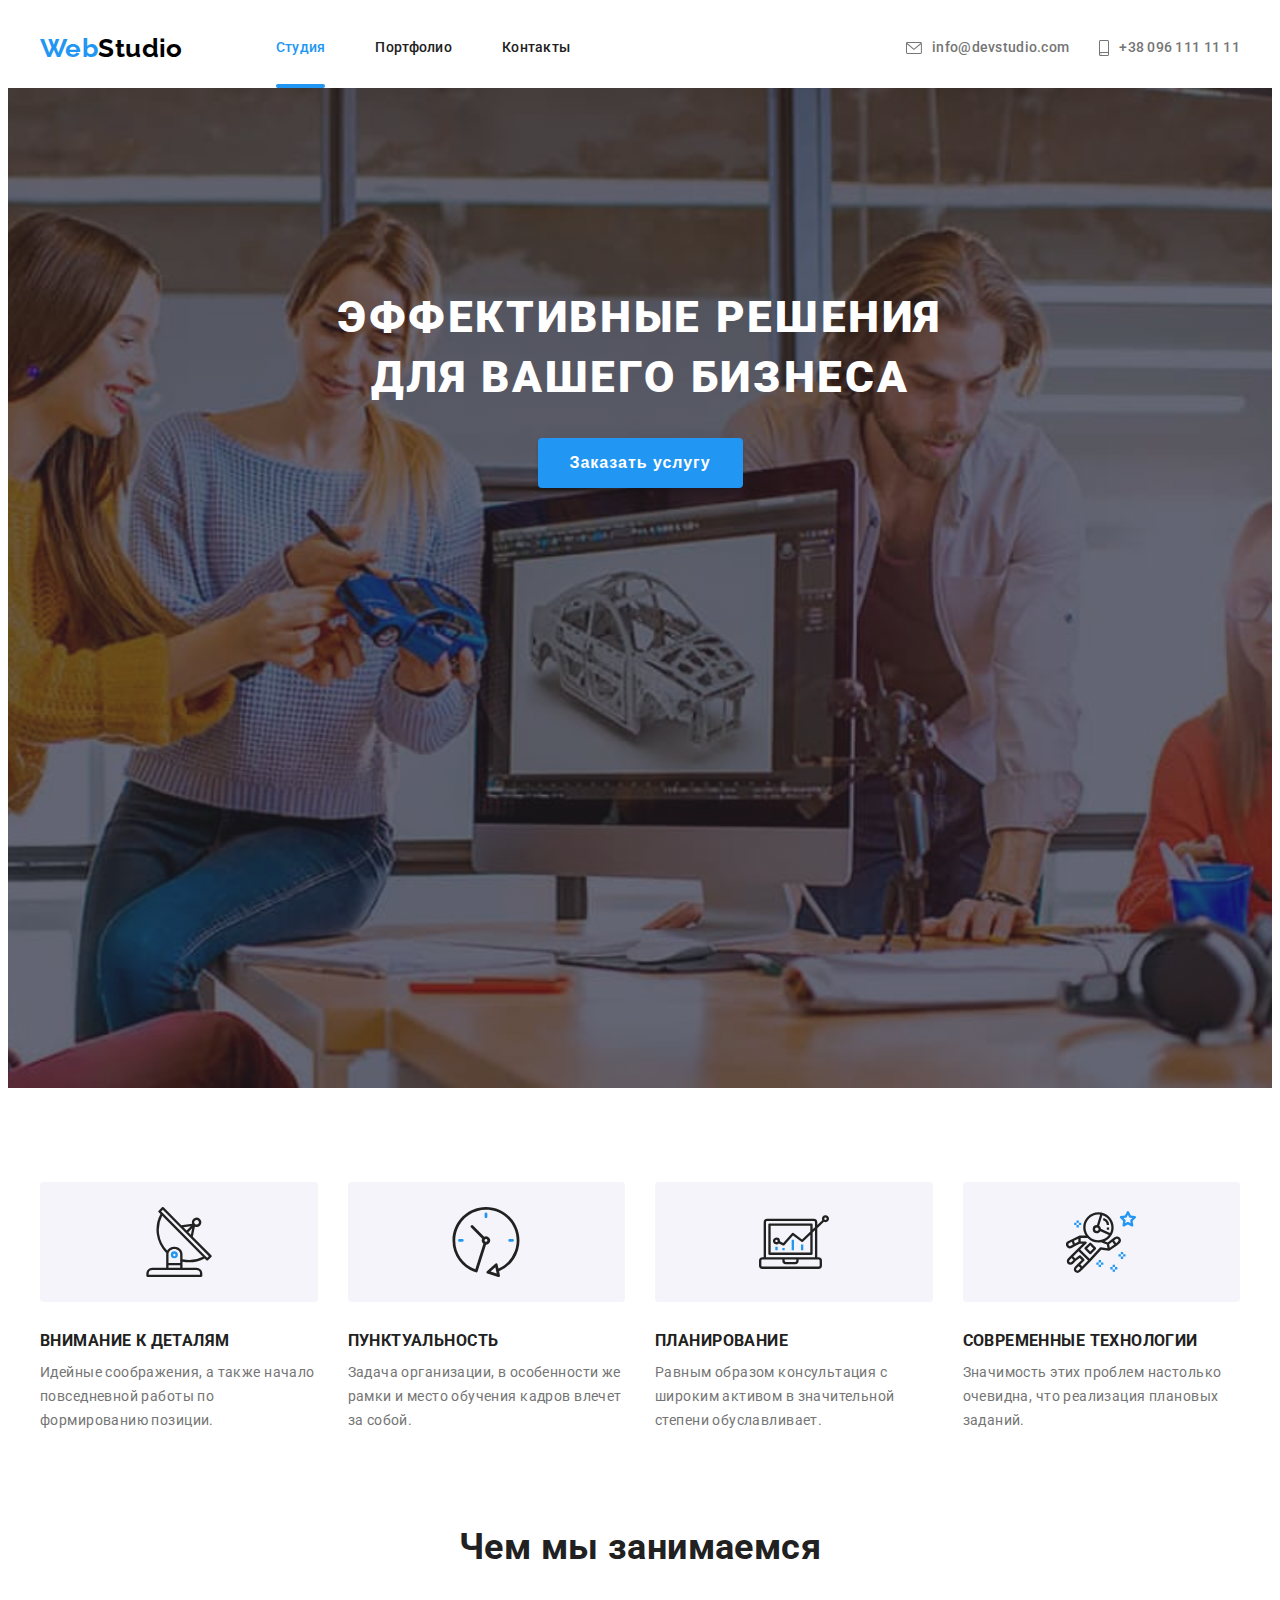
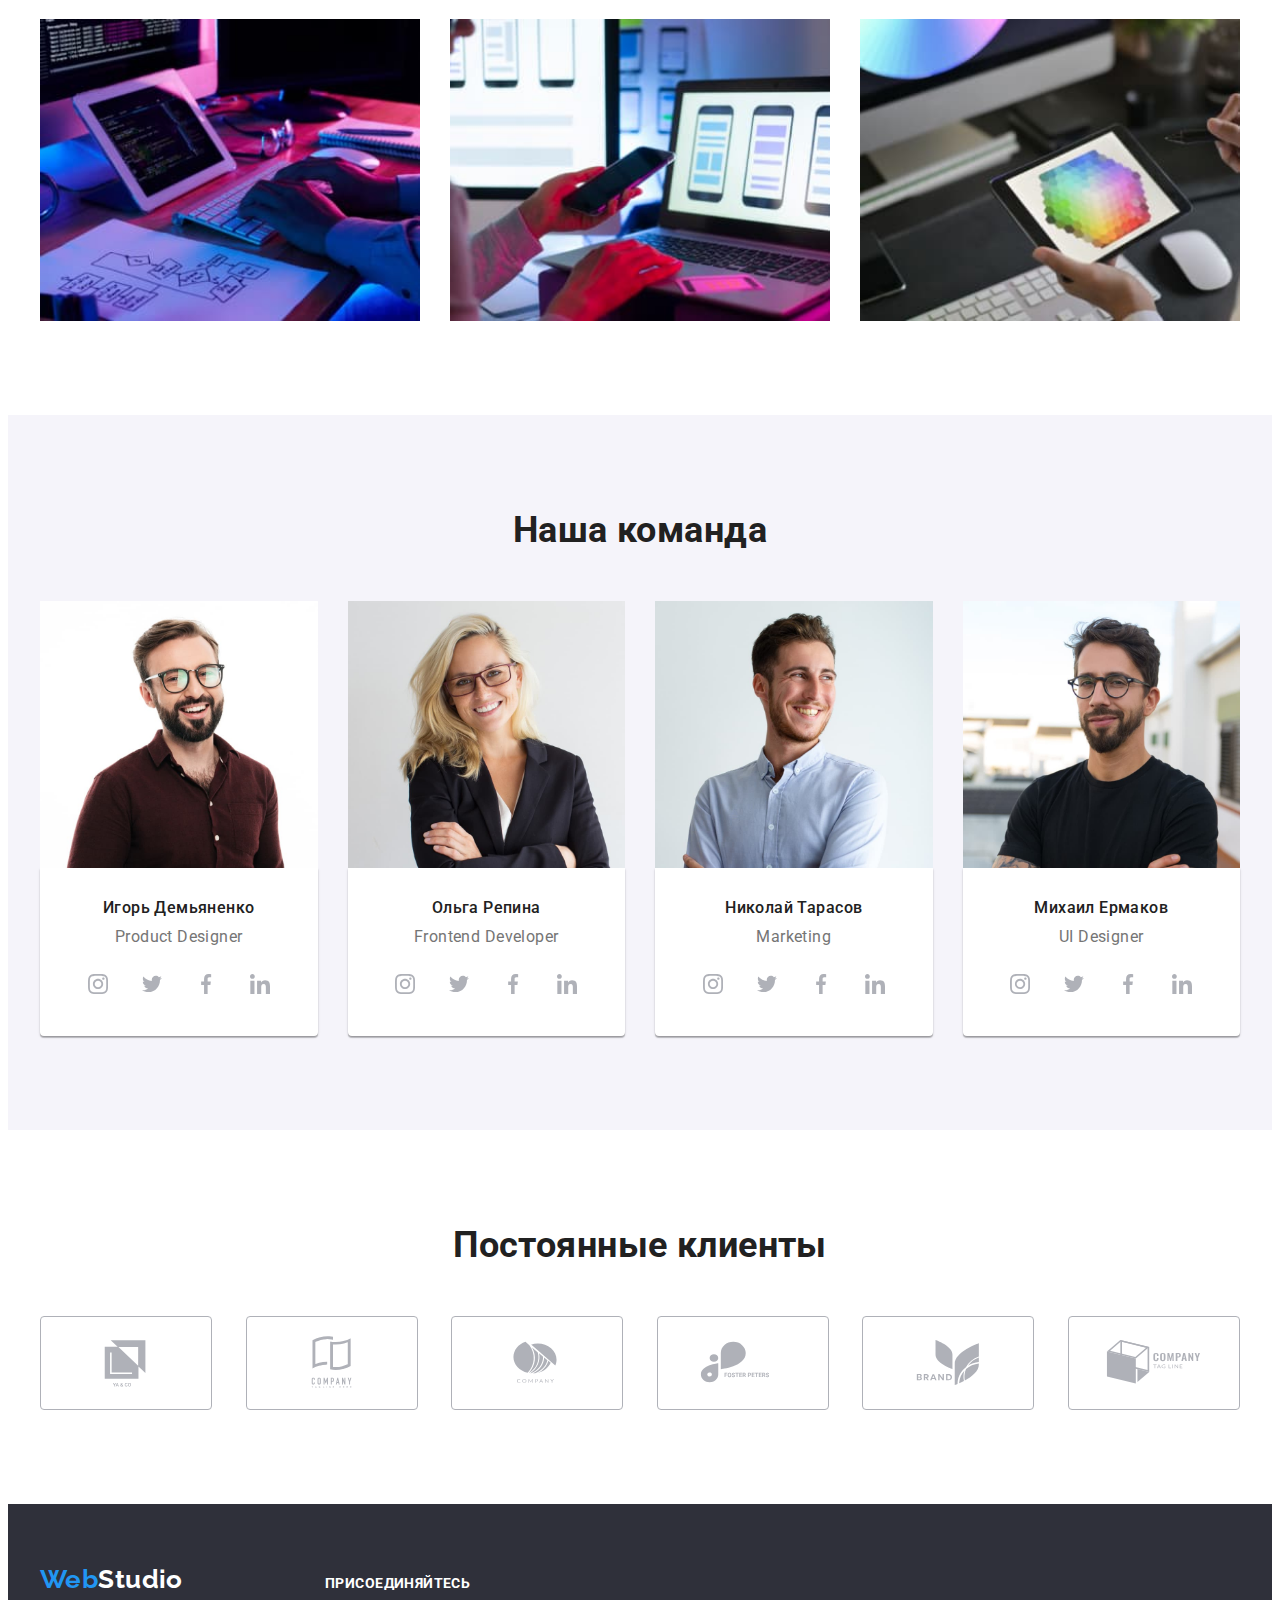
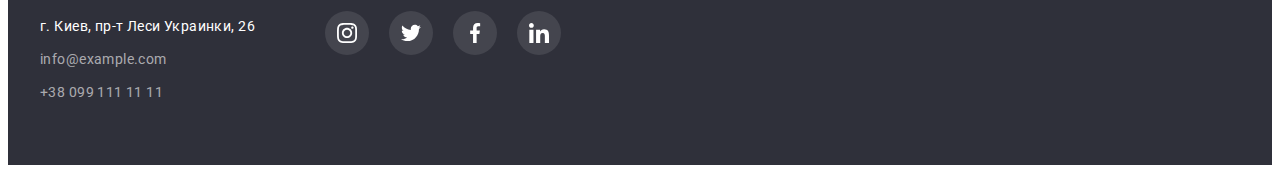
==== commit 1ab162bd: "убирает полоски в портфолио, добавляет анимацию на визибилити" ====
--- a/index.html
+++ b/index.html
@@ -23,526 +23,685 @@
   </head>
   <body>
     <div class="backdrop-thumb">
-    <header class="header studio">
-      <!-- Навигация -->
-      <div class="container header-container">
-        <nav class="header-nav">
-          <a href="./index.html" class="link header-logo">
-            <span class="header-logo-design">Web</span>Studio</a
-          >
-          <!-- <div class="header-nav"> -->
-
-          <ul class="header-site-nav list ">
+      <header class="header studio">
+        <!-- Навигация -->
+        <div class="container header-container">
+          <nav class="header-nav">
+            <a href="./index.html" class="link header-logo">
+              <span class="header-logo-design">Web</span>Studio</a
+            >
+            <!-- <div class="header-nav"> -->
+
+            <ul class="header-site-nav list">
+              <li class="item">
+                <a
+                  href="../goit-markup-hw-05/index.html"
+                  class="link header-current animation-color"
+                >
+                  Студия
+                </a>
+              </li>
+              <li class="item">
+                <a
+                  href="../goit-markup-hw-05/portfolio.html"
+                  class="link animation-color"
+                >
+                  Портфолио
+                </a>
+              </li>
+              <li class="item">
+                <a href=" " class="link animation-color"> Контакты </a>
+              </li>
+            </ul>
+          </nav>
+          <!-- Контакты -->
+          <ul class="header-site-auth list">
             <li class="item">
-              <a
-                href="../goit-markup-hw-05/index.html"
-                class="link header-current animation-color"
-              >
-                Студия
+              <a href="mailto:info@devstudio.com" class="link animation-color">
+                <svg class="header-site-auth-icon" width="16" height="12">
+                  <use href="./img/symbol-defs.svg#icon-envelope-hover"></use>
+                </svg>
+                info@devstudio.com
               </a>
             </li>
-            <li class="item">
-              <a href="../goit-markup-hw-05/portfolio.html" class="link animation-color">
-                Портфолио
-              </a>
-            </li>
-            <li class="item"><a href=" " class="link animation-color"> Контакты </a></li>
-          </ul>
-        </nav>
-        <!-- Контакты -->
-        <ul class="header-site-auth list">
-          <li class="item">
-            <a href="mailto:info@devstudio.com" class="link animation-color">
-              <svg class="header-site-auth-icon" width="16" height="12">
-                <use href="./img/symbol-defs.svg#icon-envelope-hover"></use>
-              </svg>
-              info@devstudio.com
-            </a>
-          </li>
-          <li class="list">
-            <a href="tel:+380961111111" class="link animation-color">
-              <svg class="header-site-auth-icon" width="10" height="16">
-                <use href="./img/symbol-defs.svg#icon-smartphone"></use>
-              </svg>
-              +38 096 111 11 11
-            </a>
-          </li>
-        </ul>
-      </div>
-    </header>
-    <main>
-      <!-- Герой -->
-
-      <section class="hero-container overlay">
-        <div class="hero-container-main container">
-          <h1 class="hero-title">Эффективные решения для вашего бизнеса</h1>
-          <button data-modal-open  type="button" class="hero-primary-button animation-baсkground-color">
-            Заказать услугу
-          </button>
-        </div>
-        
-      </section>
-
-      
-
-      <!-- Преимущества -->
-
-      <section class="section advantage">
-        <div class="advantage-main container">
-          <h2
-            class="section-title advantage-visually-hidden advantage-main-title"
-          >
-            Преимущества
-          </h2>
-          <ul class="list">
-            <li class="item">
-              <h3 class="advantage-title">Внимание к деталям</h3>
-              <p>
-                Идейные соображения, а также начало повседневной работы по
-                формированию позиции.
-              </p>
-            </li>
-            <li class="item">
-              <h3 class="advantage-title">Пунктуальность</h3>
-              <p>
-                Задача организации, в особенности же рамки и место обучения
-                кадров влечет за собой.
-              </p>
-            </li>
-            <li class="item">
-              <h3 class="advantage-title">Планирование</h3>
-              <p>
-                Равным образом консультация с широким активом в значительной
-                степени обуславливает.
-              </p>
-            </li>
-            <li class="item">
-              <h3 class="advantage-title">Современные технологии</h3>
-              <p>
-                Значимость этих проблем настолько очевидна, что реализация
-                плановых заданий.
-              </p>
-            </li>
-          </ul>
-        </div>
-      </section>
-      </div>
-
-      <!-- Чем мы занимаемся -->
-
-      <section class="section directions">
-        <div class="directions-main container">
-          <h2 class="section-title">Чем мы занимаемся</h2>
-          <ul class="list">
-            <li class="item">
-              <img
-                class="directions-photo"
-                src="./img/1.jpg"
-                alt="a man is developing a website"
-                width="370"
-              />
-              <div class="directions-description">
-                <p>Десктопные приложения</p>
-              </div>
-            </li>
-            <li class="item">
-              <img
-                class="directions-photo"
-                src="./img/2.jpg"
-                alt="woman works as a marketer"
-                width="370"
-              />
-              <div class="directions-description">
-                <p>Мобильные приложения</p>
-              </div>
-            </li>
-            <li class="item">
-              <img
-                class="directions-photo"
-                src="./img/3.jpg"
-                alt="woman over website design"
-                width="370"
-              />
-              <div class="directions-description">
-                <p>Дизайнерские решения</p>
-              </div>
-            </li>
-          </ul>
-        </div>
-      </section>
-
-      <!-- Наша команда -->
-
-      <section class="section our-team">
-        <div class="our-team-main container">
-          <h2 class="section-title">Наша команда</h2>
-          <ul class="list">
-            <li class="item">
-              <div class="our-team-card-thumb">
-                <img
-                  class="our-team-photo"
-                  src="./img/Demyanenko.jpg"
-                  alt="photo Demyanenko"
-                  width="270"
-                />
-              </div>
-              <div class="our-team-description">
-                <h4 class="our-team-employee">Игорь Демьяненко</h4>
-                <p lang="en" class="our-team-position">Product Designer</p>
-                <ul class="our-team-sosial-list list">
-                  <li class="our-team-sosial-item">
-                    <a class="our-team-sosial-link animation-baсkground-color" href="">
-                      <svg class="our-team-sosial-icon animation-fill" width="20" height="20">
-                        <use href="./img/symbol-defs.svg#icon-instagram"></use>
-                      </svg>
-                    </a>
-                  </li>
-                  <li class="our-team-sosial-item">
-                    <a class="our-team-sosial-link animation-baсkground-color" href="">
-                      <svg class="our-team-sosial-icon animation-fill" width="20" height="20">
-                        <use href="./img/symbol-defs.svg#icon-twitter"></use>
-                      </svg>
-                    </a>
-                  </li>
-                  <li class="our-team-sosial-item">
-                    <a class="our-team-sosial-link animation-baсkground-color" href="">
-                      <svg class="our-team-sosial-icon animation-fill" width="20" height="20">
-                        <use href="./img/symbol-defs.svg#icon-facebook"></use>
-                      </svg>
-                    </a>
-                  </li>
-                  <li class="our-team-sosial-item">
-                    <a class="our-team-sosial-link animation-baсkground-color" href="">
-                      <svg class="our-team-sosial-icon animation-fill" width="20" height="20">
-                        <use href="./img/symbol-defs.svg#icon-linkedin"></use>
-                      </svg>
-                    </a>
-                  </li>
-                </ul>
-              </div>
-            </li>
-            <li class="item">
-              <div class="our-team-card-thumb">
-                <img
-                  class="our-team-photo"
-                  src="./img/Repina.jpg"
-                  alt="photo Repina"
-                  width="270"
-                />
-              </div>
-              <div class="our-team-description">
-                <h4 class="our-team-employee">Ольга Репина</h4>
-                <p lang="en" class="our-team-position">Frontend Developer</p>
-                <ul class="our-team-sosial-list list">
-                  <li class="our-team-sosial-item">
-                    <a class="our-team-sosial-link animation-baсkground-color" href="">
-                      <svg class="our-team-sosial-icon animation-fill" width="20" height="20">
-                        <use href="./img/symbol-defs.svg#icon-instagram"></use>
-                      </svg>
-                    </a>
-                  </li>
-                  <li class="our-team-sosial-item">
-                    <a class="our-team-sosial-link animation-baсkground-color" href="">
-                      <svg class="our-team-sosial-icon animation-fill" width="20" height="20">
-                        <use href="./img/symbol-defs.svg#icon-twitter"></use>
-                      </svg>
-                    </a>
-                  </li>
-                  <li class="our-team-sosial-item">
-                    <a class="our-team-sosial-link animation-baсkground-color" href="">
-                      <svg class="our-team-sosial-icon animation-fill" width="20" height="20">
-                        <use href="./img/symbol-defs.svg#icon-facebook"></use>
-                      </svg>
-                    </a>
-                  </li>
-                  <li class="our-team-sosial-item">
-                    <a class="our-team-sosial-link animation-baсkground-color" href="">
-                      <svg class="our-team-sosial-icon animation-fill" width="20" height="20">
-                        <use href="./img/symbol-defs.svg#icon-linkedin"></use>
-                      </svg>
-                    </a>
-                  </li>
-                </ul>
-              </div>
-            </li>
-            <li class="item">
-              <div class="our-team-card-thumb">
-                <img
-                  class="our-team-photo"
-                  src="./img/Tarasov.jpg"
-                  alt="photo Tarasov"
-                  width="270"
-                />
-              </div>
-              <div class="our-team-description">
-                <h4 class="our-team-employee">Николай Тарасов</h4>
-                <p lang="en" class="our-team-position">Marketing</p>
-                <ul class="our-team-sosial-list list">
-                  <li class="our-team-sosial-item">
-                    <a class="our-team-sosial-link animation-baсkground-color" href="">
-                      <svg class="our-team-sosial-icon animation-fill" width="20" height="20">
-                        <use href="./img/symbol-defs.svg#icon-instagram"></use>
-                      </svg>
-                    </a>
-                  </li>
-                  <li class="our-team-sosial-item">
-                    <a class="our-team-sosial-link animation-baсkground-color" href="">
-                      <svg class="our-team-sosial-icon animation-fill" width="20" height="20">
-                        <use href="./img/symbol-defs.svg#icon-twitter"></use>
-                      </svg>
-                    </a>
-                  </li>
-                  <li class="our-team-sosial-item">
-                    <a class="our-team-sosial-link animation-baсkground-color" href="">
-                      <svg class="our-team-sosial-icon animation-fill" width="20" height="20">
-                        <use href="./img/symbol-defs.svg#icon-facebook"></use>
-                      </svg>
-                    </a>
-                  </li>
-                  <li class="our-team-sosial-item">
-                    <a class="our-team-sosial-link animation-baсkground-color" href="">
-                      <svg class="our-team-sosial-icon animation-fill" width="20" height="20">
-                        <use href="./img/symbol-defs.svg#icon-linkedin"></use>
-                      </svg>
-                    </a>
-                  </li>
-                </ul>
-              </div>
-            </li>
-            <li class="item">
-              <div class="our-team-card-thumb">
-                <img
-                  class="our-team-photo"
-                  src="./img/Ermakov.jpg"
-                  alt="photo Ermakov"
-                  width="270"
-                />
-              </div>
-              <div class="our-team-description">
-                <h4 class="our-team-employee">Михаил Ермаков</h4>
-                <p lang="en" class="our-team-position">UI Designer</p>
-                <ul class="our-team-sosial-list list">
-                  <li class="our-team-sosial-item">
-                    <a class="our-team-sosial-link animation-baсkground-color" href="">
-                      <svg class="our-team-sosial-icon animation-fill" width="20" height="20">
-                        <use href="./img/symbol-defs.svg#icon-instagram"></use>
-                      </svg>
-                    </a>
-                  </li>
-                  <li class="our-team-sosial-item">
-                    <a class="our-team-sosial-link animation-baсkground-color" href="">
-                      <svg class="our-team-sosial-icon animation-fill" width="20" height="20">
-                        <use href="./img/symbol-defs.svg#icon-twitter"></use>
-                      </svg>
-                    </a>
-                  </li>
-                  <li class="our-team-sosial-item">
-                    <a class="our-team-sosial-link animation-baсkground-color" href="">
-                      <svg class="our-team-sosial-icon animation-fill" width="20" height="20">
-                        <use href="./img/symbol-defs.svg#icon-facebook"></use>
-                      </svg>
-                    </a>
-                  </li>
-                  <li class="our-team-sosial-item">
-                    <a class="our-team-sosial-link animation-baсkground-color" href="">
-                      <svg class="our-team-sosial-icon animation-fill" width="20" height="20">
-                        <use href="./img/symbol-defs.svg#icon-linkedin"></use>
-                      </svg>
-                    </a>
-                  </li>
-                </ul>
-              </div>
-            </li>
-          </ul>
-        </div>
-      </section>
-
-      <!-- Наши партнеры -->
-      <section class="section our-partners">
-        <div class="our-partners-main container">
-          <h2 class="section-title">Постоянные клиенты</h2>
-          <ul class="list our-partners-list">
-            <li class="our-partners-item">
-              <a class="our-partners-link-icon" href="">
-                <svg class="our-partners-icon animation-fill" width="106" height="62">
-                  <use href="./img/symbol-defs.svg#icon-logo1"></use>
+            <li class="list">
+              <a href="tel:+380961111111" class="link animation-color">
+                <svg class="header-site-auth-icon" width="10" height="16">
+                  <use href="./img/symbol-defs.svg#icon-smartphone"></use>
                 </svg>
-              </a>
-            </li>
-            <li class="our-partners-item">
-              <a class="our-partners-link-icon" href="">
-                <svg class="our-partners-icon animation-fill" width="106" height="62">
-                  <use href="./img/symbol-defs.svg#icon-logo2"></use>
-                </svg>
-              </a>
-            </li>
-            <li class="our-partners-item">
-              <a class="our-partners-link-icon" href="">
-                <svg class="our-partners-icon animation-fill" width="106" height="62">
-                  <use href="./img/symbol-defs.svg#icon-logo3"></use>
-                </svg>
-              </a>
-            </li>
-            <li class="our-partners-item">
-              <a class="our-partners-link-icon" href="">
-                <svg class="our-partners-icon animation-fill" width="106" height="62">
-                  <use href="./img/symbol-defs.svg#icon-logo4"></use>
-                </svg>
-              </a>
-            </li>
-            <li class="our-partners-item">
-              <a class="our-partners-link-icon" href="">
-                <svg class="our-partners-icon animation-fill" width="106" height="62">
-                  <use href="./img/symbol-defs.svg#icon-logo5"></use>
-                </svg>
-              </a>
-            </li>
-            <li class="our-partners-item">
-              <a class="our-partners-link-icon" href="">
-                <svg class="our-partners-icon animation-fill" width="106" height="62">
-                  <use href="./img/symbol-defs.svg#icon-logo6"></use>
-                </svg>
+                +38 096 111 11 11
               </a>
             </li>
           </ul>
         </div>
-      </section>
-    </main>
-
-    <!-- Футер -->
-
-    <footer class="footer">
-      <div class="footer-main container">
-        <div class="addres-wrap">
-          <a href="./index.html" class="link logo footer-logo">
-            <span class="footer-logo-design">Web</span>Studio</a
+      </header>
+      <main>
+        <!-- Герой -->
+
+        <section class="hero-container overlay">
+          <div class="hero-container-main container">
+            <h1 class="hero-title">Эффективные решения для вашего бизнеса</h1>
+            <button
+              data-modal-open
+              type="button"
+              class="hero-primary-button animation-baсkground-color"
+            >
+              Заказать услугу
+            </button>
+          </div>
+        </section>
+
+        <!-- Преимущества -->
+
+        <section class="section advantage">
+          <div class="advantage-main container">
+            <h2
+              class="section-title advantage-visually-hidden advantage-main-title"
+            >
+              Преимущества
+            </h2>
+            <ul class="list">
+              <li class="item">
+                <h3 class="advantage-title">Внимание к деталям</h3>
+                <p>
+                  Идейные соображения, а также начало повседневной работы по
+                  формированию позиции.
+                </p>
+              </li>
+              <li class="item">
+                <h3 class="advantage-title">Пунктуальность</h3>
+                <p>
+                  Задача организации, в особенности же рамки и место обучения
+                  кадров влечет за собой.
+                </p>
+              </li>
+              <li class="item">
+                <h3 class="advantage-title">Планирование</h3>
+                <p>
+                  Равным образом консультация с широким активом в значительной
+                  степени обуславливает.
+                </p>
+              </li>
+              <li class="item">
+                <h3 class="advantage-title">Современные технологии</h3>
+                <p>
+                  Значимость этих проблем настолько очевидна, что реализация
+                  плановых заданий.
+                </p>
+              </li>
+            </ul>
+          </div>
+        </section>
+
+        <!-- Чем мы занимаемся -->
+
+        <section class="section directions">
+          <div class="directions-main container">
+            <h2 class="section-title">Чем мы занимаемся</h2>
+            <ul class="list">
+              <li class="item">
+                <img
+                  class="directions-photo"
+                  src="./img/1.jpg"
+                  alt="a man is developing a website"
+                  width="370"
+                />
+                <div class="directions-description animation-opacity">
+                  <p>Десктопные приложения</p>
+                </div>
+              </li>
+              <li class="item">
+                <img
+                  class="directions-photo"
+                  src="./img/2.jpg"
+                  alt="woman works as a marketer"
+                  width="370"
+                />
+                <div class="directions-description animation-opacity">
+                  <p>Мобильные приложения</p>
+                </div>
+              </li>
+              <li class="item">
+                <img
+                  class="directions-photo"
+                  src="./img/3.jpg"
+                  alt="woman over website design"
+                  width="370"
+                />
+                <div class="directions-description animation-opacity">
+                  <p>Дизайнерские решения</p>
+                </div>
+              </li>
+            </ul>
+          </div>
+        </section>
+
+        <!-- Наша команда -->
+
+        <section class="section our-team">
+          <div class="our-team-main container">
+            <h2 class="section-title">Наша команда</h2>
+            <ul class="list">
+              <li class="item">
+                <div class="our-team-card-thumb">
+                  <img
+                    class="our-team-photo"
+                    src="./img/Demyanenko.jpg"
+                    alt="photo Demyanenko"
+                    width="270"
+                  />
+                </div>
+                <div class="our-team-description">
+                  <h4 class="our-team-employee">Игорь Демьяненко</h4>
+                  <p lang="en" class="our-team-position">Product Designer</p>
+                  <ul class="our-team-sosial-list list">
+                    <li class="our-team-sosial-item">
+                      <a
+                        class="our-team-sosial-link animation-baсkground-color"
+                        href=""
+                      >
+                        <svg
+                          class="our-team-sosial-icon animation-fill"
+                          width="20"
+                          height="20"
+                        >
+                          <use
+                            href="./img/symbol-defs.svg#icon-instagram"
+                          ></use>
+                        </svg>
+                      </a>
+                    </li>
+                    <li class="our-team-sosial-item">
+                      <a
+                        class="our-team-sosial-link animation-baсkground-color"
+                        href=""
+                      >
+                        <svg
+                          class="our-team-sosial-icon animation-fill"
+                          width="20"
+                          height="20"
+                        >
+                          <use href="./img/symbol-defs.svg#icon-twitter"></use>
+                        </svg>
+                      </a>
+                    </li>
+                    <li class="our-team-sosial-item">
+                      <a
+                        class="our-team-sosial-link animation-baсkground-color"
+                        href=""
+                      >
+                        <svg
+                          class="our-team-sosial-icon animation-fill"
+                          width="20"
+                          height="20"
+                        >
+                          <use href="./img/symbol-defs.svg#icon-facebook"></use>
+                        </svg>
+                      </a>
+                    </li>
+                    <li class="our-team-sosial-item">
+                      <a
+                        class="our-team-sosial-link animation-baсkground-color"
+                        href=""
+                      >
+                        <svg
+                          class="our-team-sosial-icon animation-fill"
+                          width="20"
+                          height="20"
+                        >
+                          <use href="./img/symbol-defs.svg#icon-linkedin"></use>
+                        </svg>
+                      </a>
+                    </li>
+                  </ul>
+                </div>
+              </li>
+              <li class="item">
+                <div class="our-team-card-thumb">
+                  <img
+                    class="our-team-photo"
+                    src="./img/Repina.jpg"
+                    alt="photo Repina"
+                    width="270"
+                  />
+                </div>
+                <div class="our-team-description">
+                  <h4 class="our-team-employee">Ольга Репина</h4>
+                  <p lang="en" class="our-team-position">Frontend Developer</p>
+                  <ul class="our-team-sosial-list list">
+                    <li class="our-team-sosial-item">
+                      <a
+                        class="our-team-sosial-link animation-baсkground-color"
+                        href=""
+                      >
+                        <svg
+                          class="our-team-sosial-icon animation-fill"
+                          width="20"
+                          height="20"
+                        >
+                          <use
+                            href="./img/symbol-defs.svg#icon-instagram"
+                          ></use>
+                        </svg>
+                      </a>
+                    </li>
+                    <li class="our-team-sosial-item">
+                      <a
+                        class="our-team-sosial-link animation-baсkground-color"
+                        href=""
+                      >
+                        <svg
+                          class="our-team-sosial-icon animation-fill"
+                          width="20"
+                          height="20"
+                        >
+                          <use href="./img/symbol-defs.svg#icon-twitter"></use>
+                        </svg>
+                      </a>
+                    </li>
+                    <li class="our-team-sosial-item">
+                      <a
+                        class="our-team-sosial-link animation-baсkground-color"
+                        href=""
+                      >
+                        <svg
+                          class="our-team-sosial-icon animation-fill"
+                          width="20"
+                          height="20"
+                        >
+                          <use href="./img/symbol-defs.svg#icon-facebook"></use>
+                        </svg>
+                      </a>
+                    </li>
+                    <li class="our-team-sosial-item">
+                      <a
+                        class="our-team-sosial-link animation-baсkground-color"
+                        href=""
+                      >
+                        <svg
+                          class="our-team-sosial-icon animation-fill"
+                          width="20"
+                          height="20"
+                        >
+                          <use href="./img/symbol-defs.svg#icon-linkedin"></use>
+                        </svg>
+                      </a>
+                    </li>
+                  </ul>
+                </div>
+              </li>
+              <li class="item">
+                <div class="our-team-card-thumb">
+                  <img
+                    class="our-team-photo"
+                    src="./img/Tarasov.jpg"
+                    alt="photo Tarasov"
+                    width="270"
+                  />
+                </div>
+                <div class="our-team-description">
+                  <h4 class="our-team-employee">Николай Тарасов</h4>
+                  <p lang="en" class="our-team-position">Marketing</p>
+                  <ul class="our-team-sosial-list list">
+                    <li class="our-team-sosial-item">
+                      <a
+                        class="our-team-sosial-link animation-baсkground-color"
+                        href=""
+                      >
+                        <svg
+                          class="our-team-sosial-icon animation-fill"
+                          width="20"
+                          height="20"
+                        >
+                          <use
+                            href="./img/symbol-defs.svg#icon-instagram"
+                          ></use>
+                        </svg>
+                      </a>
+                    </li>
+                    <li class="our-team-sosial-item">
+                      <a
+                        class="our-team-sosial-link animation-baсkground-color"
+                        href=""
+                      >
+                        <svg
+                          class="our-team-sosial-icon animation-fill"
+                          width="20"
+                          height="20"
+                        >
+                          <use href="./img/symbol-defs.svg#icon-twitter"></use>
+                        </svg>
+                      </a>
+                    </li>
+                    <li class="our-team-sosial-item">
+                      <a
+                        class="our-team-sosial-link animation-baсkground-color"
+                        href=""
+                      >
+                        <svg
+                          class="our-team-sosial-icon animation-fill"
+                          width="20"
+                          height="20"
+                        >
+                          <use href="./img/symbol-defs.svg#icon-facebook"></use>
+                        </svg>
+                      </a>
+                    </li>
+                    <li class="our-team-sosial-item">
+                      <a
+                        class="our-team-sosial-link animation-baсkground-color"
+                        href=""
+                      >
+                        <svg
+                          class="our-team-sosial-icon animation-fill"
+                          width="20"
+                          height="20"
+                        >
+                          <use href="./img/symbol-defs.svg#icon-linkedin"></use>
+                        </svg>
+                      </a>
+                    </li>
+                  </ul>
+                </div>
+              </li>
+              <li class="item">
+                <div class="our-team-card-thumb">
+                  <img
+                    class="our-team-photo"
+                    src="./img/Ermakov.jpg"
+                    alt="photo Ermakov"
+                    width="270"
+                  />
+                </div>
+                <div class="our-team-description">
+                  <h4 class="our-team-employee">Михаил Ермаков</h4>
+                  <p lang="en" class="our-team-position">UI Designer</p>
+                  <ul class="our-team-sosial-list list">
+                    <li class="our-team-sosial-item">
+                      <a
+                        class="our-team-sosial-link animation-baсkground-color"
+                        href=""
+                      >
+                        <svg
+                          class="our-team-sosial-icon animation-fill"
+                          width="20"
+                          height="20"
+                        >
+                          <use
+                            href="./img/symbol-defs.svg#icon-instagram"
+                          ></use>
+                        </svg>
+                      </a>
+                    </li>
+                    <li class="our-team-sosial-item">
+                      <a
+                        class="our-team-sosial-link animation-baсkground-color"
+                        href=""
+                      >
+                        <svg
+                          class="our-team-sosial-icon animation-fill"
+                          width="20"
+                          height="20"
+                        >
+                          <use href="./img/symbol-defs.svg#icon-twitter"></use>
+                        </svg>
+                      </a>
+                    </li>
+                    <li class="our-team-sosial-item">
+                      <a
+                        class="our-team-sosial-link animation-baсkground-color"
+                        href=""
+                      >
+                        <svg
+                          class="our-team-sosial-icon animation-fill"
+                          width="20"
+                          height="20"
+                        >
+                          <use href="./img/symbol-defs.svg#icon-facebook"></use>
+                        </svg>
+                      </a>
+                    </li>
+                    <li class="our-team-sosial-item">
+                      <a
+                        class="our-team-sosial-link animation-baсkground-color"
+                        href=""
+                      >
+                        <svg
+                          class="our-team-sosial-icon animation-fill"
+                          width="20"
+                          height="20"
+                        >
+                          <use href="./img/symbol-defs.svg#icon-linkedin"></use>
+                        </svg>
+                      </a>
+                    </li>
+                  </ul>
+                </div>
+              </li>
+            </ul>
+          </div>
+        </section>
+
+        <!-- Наши партнеры -->
+        <section class="section our-partners">
+          <div class="our-partners-main container">
+            <h2 class="section-title">Постоянные клиенты</h2>
+            <ul class="list our-partners-list">
+              <li class="our-partners-item">
+                <a class="our-partners-link-icon animation-border" href="">
+                  <svg
+                    class="our-partners-icon animation-fill"
+                    width="106"
+                    height="62"
+                  >
+                    <use href="./img/symbol-defs.svg#icon-logo1"></use>
+                  </svg>
+                </a>
+              </li>
+              <li class="our-partners-item">
+                <a class="our-partners-link-icon animation-border" href="">
+                  <svg
+                    class="our-partners-icon animation-fill"
+                    width="106"
+                    height="62"
+                  >
+                    <use href="./img/symbol-defs.svg#icon-logo2"></use>
+                  </svg>
+                </a>
+              </li>
+              <li class="our-partners-item">
+                <a class="our-partners-link-icon animation-border" href="">
+                  <svg
+                    class="our-partners-icon animation-fill"
+                    width="106"
+                    height="62"
+                  >
+                    <use href="./img/symbol-defs.svg#icon-logo3"></use>
+                  </svg>
+                </a>
+              </li>
+              <li class="our-partners-item">
+                <a class="our-partners-link-icon animation-border" href="">
+                  <svg
+                    class="our-partners-icon animation-fill"
+                    width="106"
+                    height="62"
+                  >
+                    <use href="./img/symbol-defs.svg#icon-logo4"></use>
+                  </svg>
+                </a>
+              </li>
+              <li class="our-partners-item">
+                <a class="our-partners-link-icon animation-border" href="">
+                  <svg
+                    class="our-partners-icon animation-fill"
+                    width="106"
+                    height="62"
+                  >
+                    <use href="./img/symbol-defs.svg#icon-logo5"></use>
+                  </svg>
+                </a>
+              </li>
+              <li class="our-partners-item">
+                <a class="our-partners-link-icon animation-border" href="">
+                  <svg
+                    class="our-partners-icon animation-fill"
+                    width="106"
+                    height="62"
+                  >
+                    <use href="./img/symbol-defs.svg#icon-logo6"></use>
+                  </svg>
+                </a>
+              </li>
+            </ul>
+          </div>
+        </section>
+      </main>
+
+      <!-- Футер -->
+
+      <footer class="footer">
+        <div class="footer-main container">
+          <div class="addres-wrap">
+            <a href="./index.html" class="link logo footer-logo">
+              <span class="footer-logo-design">Web</span>Studio</a
+            >
+            <address class="footer-contact">
+              <ul class="footer-item">
+                <li class="list">
+                  <a
+                    href="https://goo.gl/maps/b69tt9Dz1oQwvLhU7"
+                    class="link contact-location animation-color"
+                  >
+                    г. Киев, пр-т Леси Украинки, 26
+                  </a>
+                </li>
+                <li class="list">
+                  <a
+                    href="mailto:info@devstudio.com"
+                    class="animation-color link"
+                  >
+                    info@example.com
+                  </a>
+                </li>
+                <li class="list">
+                  <a href="tel:+380961111111" class="link animation-color">
+                    +38 099 111 11 11
+                  </a>
+                </li>
+              </ul>
+            </address>
+          </div>
+          <div class="appeal-wrap">
+            <b class="footer-appeal">присоединяйтесь</b>
+            <ul class="footer-appeal-list list">
+              <li class="footer-appeal-item">
+                <a
+                  class="footer-appeal-link animation-baсkground-color"
+                  href=""
+                  aria-label="ссылка на Instagram"
+                >
+                  <svg class="footer-sosial-icon" width="20" height="20">
+                    <use href="./img/symbol-defs.svg#icon-instagram"></use>
+                  </svg>
+                </a>
+              </li>
+              <li class="footer-appeal-item">
+                <a
+                  class="footer-appeal-link animation-baсkground-color"
+                  href=""
+                  aria-label="ссылка на Twitter"
+                >
+                  <svg class="footer-sosial-icon" width="20" height="20">
+                    <use href="./img/symbol-defs.svg#icon-twitter"></use>
+                  </svg>
+                </a>
+              </li>
+              <li class="footer-appeal-item">
+                <a
+                  class="footer-appeal-link animation-baсkground-color"
+                  href=""
+                  aria-label="ссылка на Facebok"
+                >
+                  <svg class="footer-sosial-icon" width="20" height="20">
+                    <use href="./img/symbol-defs.svg#icon-facebook"></use>
+                  </svg>
+                </a>
+              </li>
+              <li class="footer-appeal-item">
+                <a
+                  class="footer-appeal-link animation-baсkground-color"
+                  href=""
+                  aria-label="ссылка на LinkedIn"
+                >
+                  <svg class="footer-sosial-icon" width="20" height="20">
+                    <use href="./img/symbol-defs.svg#icon-linkedin"></use>
+                  </svg>
+                </a>
+              </li>
+            </ul>
+          </div>
+        </div>
+      </footer>
+      <div class="backdrop is-hidden" data-modal>
+        <div class="modal animation-transform">
+          <button
+            data-modal-close
+            type="button"
+            class="modal-close-form animation-outline animation-fill"
           >
-          <address class="footer-contact">
-            <ul class="footer-item">
-              <li class="list">
-                <a
-                  href="https://goo.gl/maps/b69tt9Dz1oQwvLhU7"
-                  class="link contact-location"
-                >
-                  г. Киев, пр-т Леси Украинки, 26
-                </a>
-              </li>
-              <li class="list">
-                <a href="mailto:info@devstudio.com" class="link">
-                  info@example.com
-                </a>
-              </li>
-              <li class="list">
-                <a href="tel:+380961111111" class="link"> +38 099 111 11 11 </a>
-              </li>
-            </ul>
-          </address>
-        </div>
-        <div class="appeal-wrap">
-          <b class="footer-appeal">присоединяйтесь</b>
-          <ul class="footer-appeal-list list">
-            <li class="footer-appeal-item">
-              <a
-                class="footer-appeal-link"
-                href=""
-                aria-label="ссылка на Instagram"
-              >
-                <svg class="footer-sosial-icon" width="20" height="20">
-                  <use href="./img/symbol-defs.svg#icon-instagram"></use>
+            <svg class="modal-icon button" width="18" height="18">
+              <use href="./img/symbol-defs.svg#icon-close-modal"></use>
+            </svg>
+          </button>
+          <h3 class="modal-title">Оставьте свои данные, мы вам перезвоним</h3>
+          <section class="main-modal-registration">
+            <h2 class="modal-visually-hidden">Модальное окно</h2>
+
+            <div class="modal-registration">
+              <p class="modal-caption">Имя</p>
+              <div class="modal-enter">
+                <svg class="modal-icon" width="18" height="18">
+                  <use href="./img/symbol-defs.svg#icon-person-modal"></use>
                 </svg>
-              </a>
-            </li>
-            <li class="footer-appeal-item">
-              <a
-                class="footer-appeal-link"
-                href=""
-                aria-label="ссылка на Twitter"
-              >
-                <svg class="footer-sosial-icon" width="20" height="20">
-                  <use href="./img/symbol-defs.svg#icon-twitter"></use>
+              </div>
+            </div>
+            <div class="modal-registration">
+              <p class="modal-caption">Телефон</p>
+              <div class="modal-enter">
+                <svg class="modal-icon" width="18" height="18">
+                  <use href="./img/symbol-defs.svg#icon-phone-modal"></use>
                 </svg>
-              </a>
-            </li>
-            <li class="footer-appeal-item">
-              <a
-                class="footer-appeal-link"
-                href=""
-                aria-label="ссылка на Facebok"
-              >
-                <svg class="footer-sosial-icon" width="20" height="20">
-                  <use href="./img/symbol-defs.svg#icon-facebook"></use>
+              </div>
+            </div>
+            <div class="modal-registration">
+              <p class="modal-caption">Почта</p>
+              <div class="modal-enter">
+                <svg class="modal-icon" width="18" height="18">
+                  <use href="./img/symbol-defs.svg#icon-email-modal"></use>
                 </svg>
-              </a>
-            </li>
-            <li class="footer-appeal-item">
-              <a
-                class="footer-appeal-link"
-                href=""
-                aria-label="ссылка на LinkedIn"
-              >
-                <svg class="footer-sosial-icon" width="20" height="20">
-                  <use href="./img/symbol-defs.svg#icon-linkedin"></use>
-                </svg>
-              </a>
-            </li>
-          </ul>
+              </div>
+            </div>
+            <div class="modal-registration">
+              <p class="modal-caption">Коментарий</p>
+              <div class="modal-enter comment">
+                <p>Введите текст</p>
+              </div>
+            </div>
+          </section>
+          <div class="modal-agreement">
+            <svg class="modal-icon-agreement" width="16" height="15">
+              <use href="./img/symbol-defs.svg#icon-check-modal"></use>
+            </svg>
+            <p class="modal-caption agreement">
+              Соглашаюсь с рассылкой и принимаю
+              <a class="modal-caption link" href=""> Условия договора</a>
+            </p>
+          </div>
+          <button type="button" class="hero-primary-button">Отправить</button>
         </div>
       </div>
-    </footer>
-    <div class="backdrop is-hidden" data-modal>
-          <div class="modal">
-            <button data-modal-close type="button" class="modal-close-form">
-            <svg class="modal-icon button" width="18" height="18">
-                  <use  href="./img/symbol-defs.svg#icon-close-modal"></use>
-                </svg>
-                </button>
-            <h3 class="modal-title">Оставьте свои данные, мы вам перезвоним</h3>
-            <section class="main-modal-registration">
-
-            <div class="modal-registration">
-              <p class="modal-caption">Имя</p>
-            <div class="modal-enter">
-              <svg class="modal-icon" width="18" height="18">
-                  <use href="./img/symbol-defs.svg#icon-person-modal"></use>
-                </svg>
-            </div>
-            </div>
-             <div class="modal-registration">
-            <p class="modal-caption">Телефон</p>
-            <div class="modal-enter">
-              <svg class="modal-icon" width="18" height="18">
-                  <use href="./img/symbol-defs.svg#icon-phone-modal"></use>
-                </svg>
-            </div>
-           </div>
-           <div class="modal-registration">
-            <p class="modal-caption">Почта</p>
-            <div class="modal-enter">
-              <svg class="modal-icon" width="18" height="18">
-                  <use href="./img/symbol-defs.svg#icon-email-modal"></use>
-                </svg>
-            </div>
-           </div>
-           <div class="modal-registration">
-            <p class="modal-caption">Коментарий</p>
-            <div class="modal-enter  comment">
-              <p>Введите текст</p>
-            </div>
-            </div>
-            </section>
-            <div class="modal-agreement"><svg class="modal-icon-agreement" width="16" height="15">
-                  <use href="./img/symbol-defs.svg#icon-check-modal"></use>
-                </svg>
-            <p class="modal-caption agreement ">Соглашаюсь с рассылкой и принимаю 
-              <a class="modal-caption link"  href=""> Условия договора</a>
-            </p>
-            </div>
-            <button type="button" class="hero-primary-button">
-            Отправить
-            </button>
-
-          </div>
-        </div>
-        <script src="./js/modal.js"></script>
+      <script src="./js/modal.js"></script>
+    </div>
   </body>
 </html>
--- a/css/style.css
+++ b/css/style.css
@@ -60,7 +60,8 @@
 
 /* HIDDEN */
 
-.advantage-visually-hidden {
+.advantage-visually-hidden,
+.modal-visually-hidden {
   position: absolute;
   width: 1px;
   height: 1px;
@@ -89,20 +90,39 @@
   margin-right: auto;
 }
 .animation-baсkground-color {
-  transition-property: background-color;
-  transition-duration: 250ms;
+  transition: 250ms background-color cubic-bezier(0.4, 0, 0.2, 1);
+}
+/* transition-duration: 250ms;
   transition-timing-function: cubic-bezier(0.4, 0, 0.2, 1);
-}
+} */
 .animation-color {
-  transition-property: color;
-  transition-duration: 250ms;
-  transition-timing-function: cubic-bezier(0.4, 0, 0.2, 1);
+  transition: 250ms color cubic-bezier(0.4, 0, 0.2, 1);
+  /* transition-duration: 250ms;
+  transition-timing-function: cubic-bezier(0.4, 0, 0.2, 1); */
 }
 .animation-fill {
-  transition-property: fill;
-  transition-duration: 250ms;
-  transition-timing-function: cubic-bezier(0.4, 0, 0.2, 1);
-}
+  transition: 250ms fill cubic-bezier(0.4, 0, 0.2, 1);
+  /* transition-duration: 250ms;
+  transition-timing-function: cubic-bezier(0.4, 0, 0.2, 1); */
+}
+.animation-opacity {
+  transition: 250ms opacity cubic-bezier(0.4, 0, 0.2, 1);
+}
+.animation-border {
+  transition: 250ms border cubic-bezier(0.4, 0, 0.2, 1);
+}
+.animation-shadow {
+  transition: 250ms shadow cubic-bezier(0.4, 0, 0.2, 1);
+}
+.animation-outline {
+  transition: 250ms outline cubic-bezier(0.4, 0, 0.2, 1);
+}
+.animation-transform {
+  transition: 250ms transform cubic-bezier(0.4, 0, 0.2, 1);
+}
+/* .animation-visibility {
+  transition: 250ms visibility cubic-bezier(0.4, 0, 0.2, 1);
+} */
 
 /* NAVIGATION */
 
@@ -195,6 +215,7 @@
   height: 4px;
   background-color: var(--accent-color);
   border-radius: 2px;
+  width: 100%;
 }
 
 /* HERO */
@@ -365,7 +386,6 @@
   justify-content: center;
   align-items: center;
   opacity: 0;
-  transition: 250ms opacity linear;
 }
 .directions-main .item {
   position: relative;
@@ -602,6 +622,9 @@
   border-radius: 4px;
   border: 1px solid transparent;
   padding: 6px 22px 6px 22px;
+  transition: 250ms shadow cubic-bezier(0.4, 0, 0.2, 1),
+    250ms bacground-color cubic-bezier(0.4, 0, 0.2, 1),
+    250ms color cubic-bezier(0.4, 0, 0.2, 1);
 }
 
 /* PORTFOLIO */
@@ -667,6 +690,11 @@
   margin-right: 8px;
 }
 
+.sacondary-button:hover {
+  box-shadow: 0px 3px 1px rgba(0, 0, 0, 0.1), 0px 1px 2px rgba(0, 0, 0, 0.08),
+    0px 2px 2px rgba(0, 0, 0, 0.12);
+}
+
 .gallery.list {
   display: flex;
   flex-wrap: wrap;
@@ -682,22 +710,16 @@
 
 .gallery-card-description {
   padding: 20px 24px 20px 24px;
-  border-right: 1px solid #eeeeee;
-  border-bottom: 1px solid #eeeeee;
-  border-left: 1px solid #eeeeee;
-}
-
-.sacondary-button:hover,
-.sacondary-button:focus {
-  box-shadow: 0px 3px 1px rgba(0, 0, 0, 0.1), 0px 1px 2px rgba(0, 0, 0, 0.08),
-    0px 2px 2px rgba(0, 0, 0, 0.12);
-}
+  border: 1px solid #eeeeee;
+}
+
 .gallery-link:hover {
   box-shadow: 0px 1px 1px rgba(0, 0, 0, 0.12), 0px 4px 4px rgba(0, 0, 0, 0.06),
     1px 4px 6px rgba(0, 0, 0, 0.16);
 }
 .gallery-card-thumb {
   position: relative;
+  overflow: hidden;
 }
 .gallery-overlay {
   display: inline-block;
@@ -708,15 +730,18 @@
   background: rgba(33, 150, 243, 0.9);
   top: 0px;
   left: 0px;
-  opacity: 0;
+  /* opacity: 0; */
   padding: 63px 24px 63px 24px;
+  transform: translateY(101%);
+  transition: transform 250ms cubic-bezier(0.4, 0, 0.2, 1);
 }
 
 .gallery-link:hover .gallery-overlay {
-  opacity: 0;
-  /* pointer-events: none; */
-  visibility: ;
-}
+  transform: translateY(0);
+  pointer-events: none;
+  opacity: 1;
+}
+
 .gallery-overlay-text {
   color: rgba(255, 255, 255, 1);
   font-size: 18px;
@@ -738,22 +763,33 @@
   top: 0px;
   left: 0px;
   background-color: rgba(36, 33, 33, 0.3);
+  opacity: 1;
+  visibility: visible;
+  transition: visibility 250ms cubic-bezier(0.4, 0, 0.2, 1),
+    opacity 250ms cubic-bezier(0.4, 0, 0.2, 1);
 }
 .backdrop.is-hidden {
   opacity: 0;
   pointer-events: none;
-}
+  visibility: none;
+}
+
+.backdrop.is-hidden .modal {
+  transform: translate(-50%, -50%) rotate(0deg) scale(0.5);
+}
+
 .modal {
   position: absolute;
   top: 50%;
   left: 50%;
-  transform: translate(-50%, -50%);
-  width: 528px;
-  height: 581px;
+  transform: translate(-50%, -50%) rotate(360deg) scale(1);
+  min-width: 528px;
+  min-height: 581px;
   background-color: var(--white-color);
 
   text-align: center;
 }
+
 .main-modal-registration {
   display: inline-block;
   margin-bottom: 20px;
@@ -864,10 +900,6 @@
   border-color: transparent;
   padding: 0px;
 }
-/* .modal-icon.button {
-  fill: var(--title-text-color);
- 
-} */
 
 .modal-close-form:hover,
 .modal-close-form:focus {
